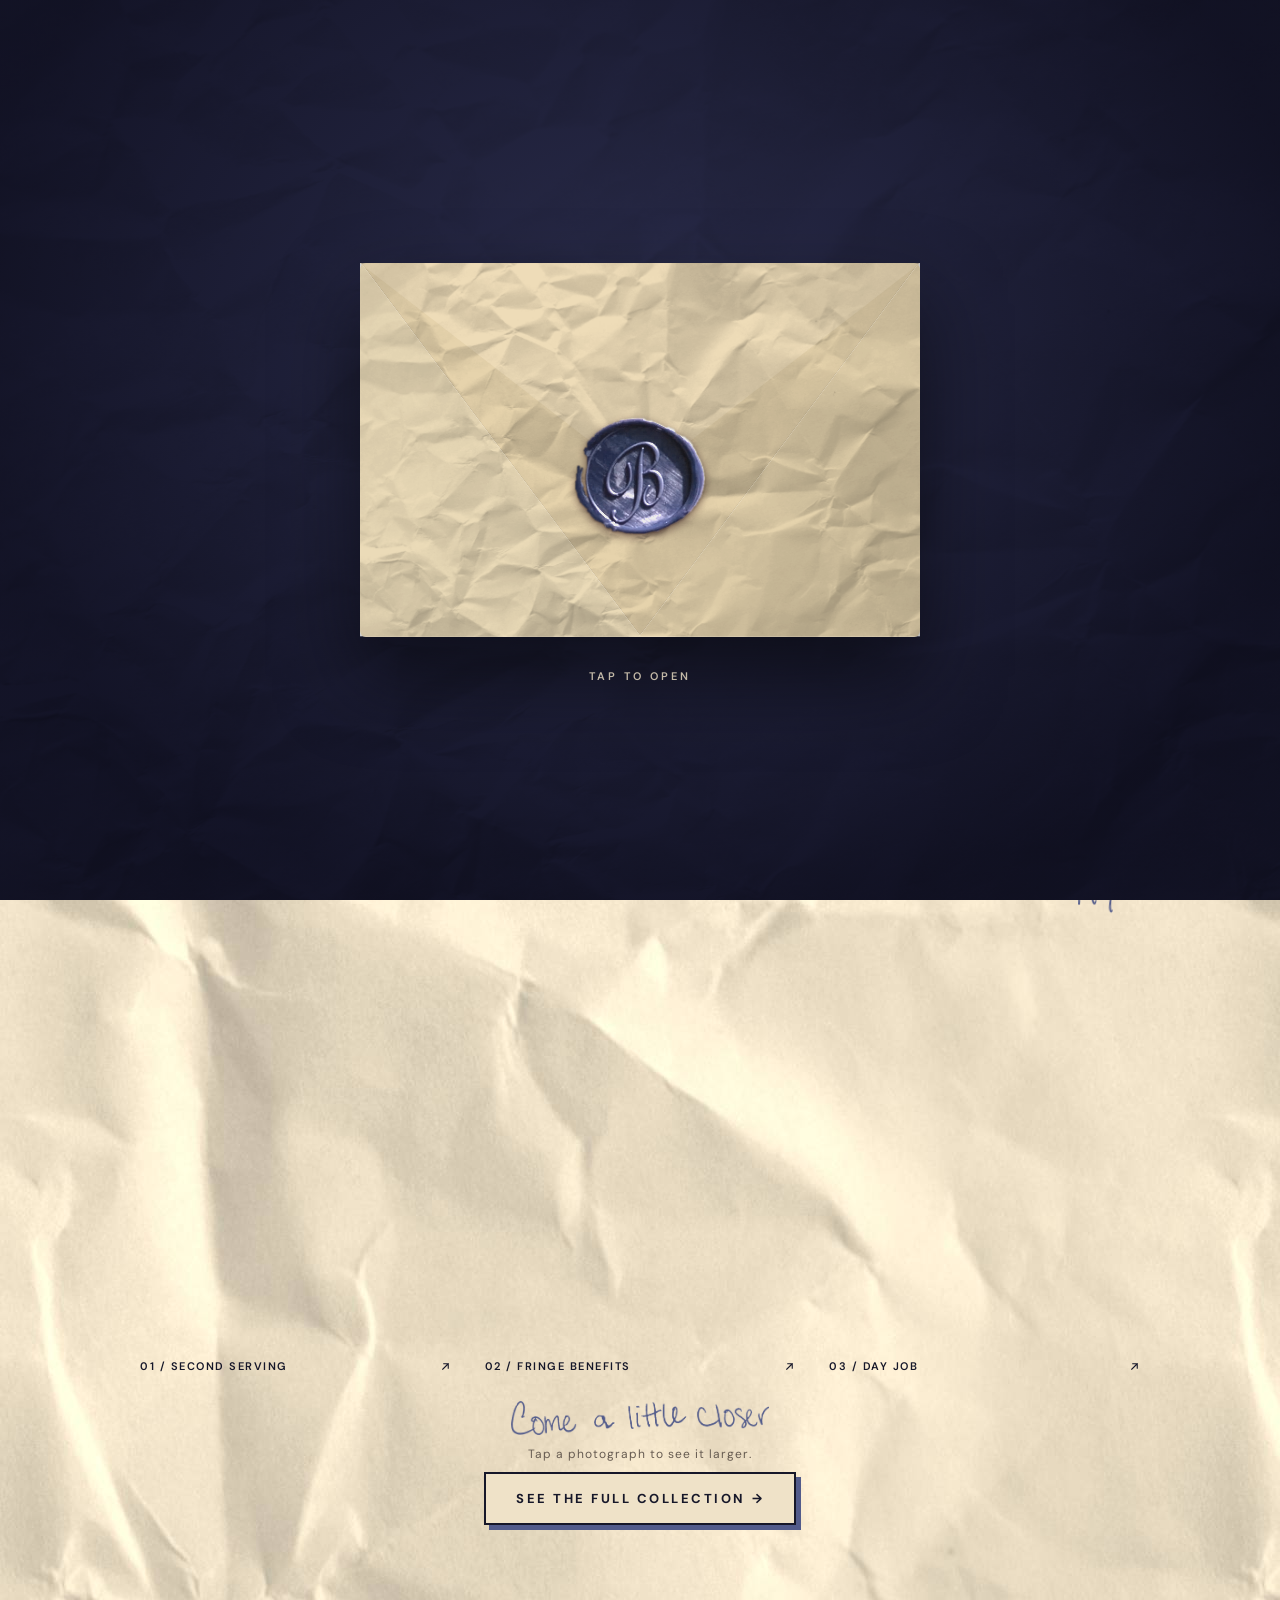
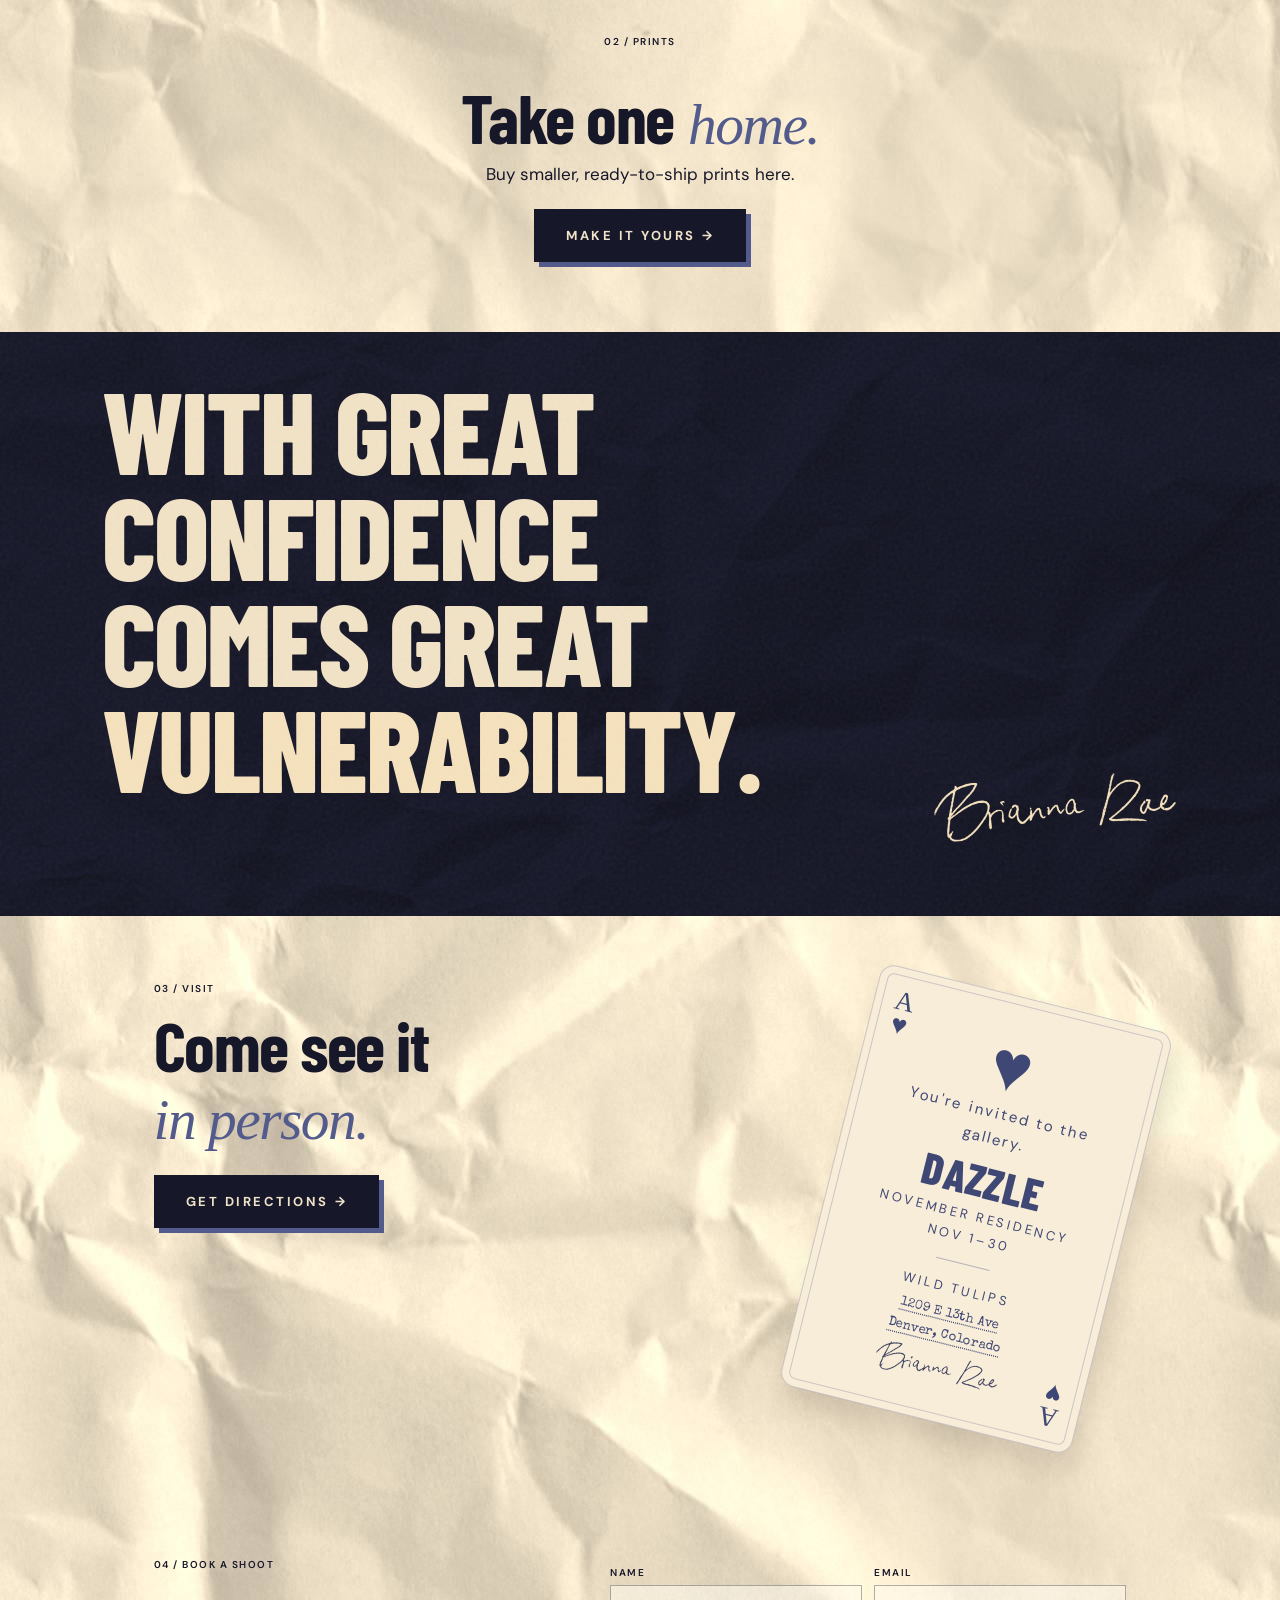
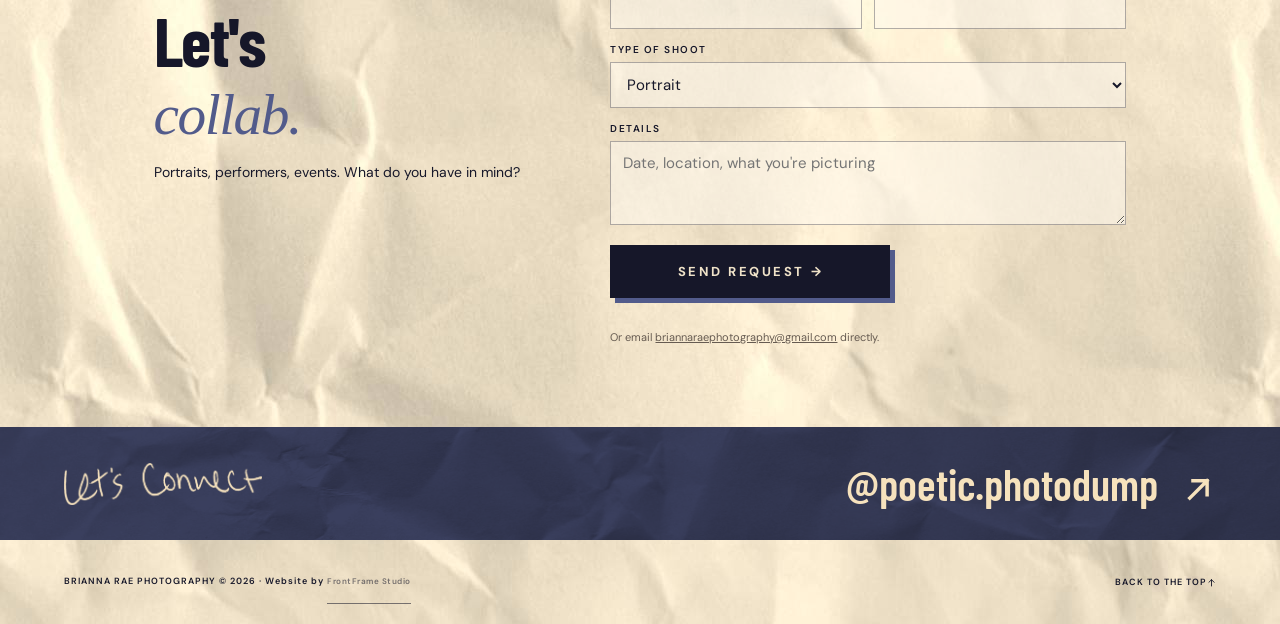
==== index.html @ b0c87976 "Add files via upload" ====
<!doctype html>
<html lang="en">
<head>
  <meta charset="UTF-8">
  <meta name="viewport" content="width=device-width,initial-scale=1,viewport-fit=cover">
  <meta name="description" content="Dazzle. Photographs by Brianna Rae. November at Wild Tulips, Denver.">
  <meta property="og:title" content="DAZZLE — a photo gallery by Brianna Rae">
  <meta property="og:description" content="A November residency at Wild Tulips, Denver · Nov 1–30.">
  <meta property="og:image" content="https://bergenreese.github.io/dazzle/og.jpg">
  <meta property="og:url" content="https://bergenreese.github.io/dazzle/">
  <meta property="og:type" content="website">
  <meta name="twitter:card" content="summary_large_image">
  <meta name="theme-color" content="#161729">
  <title>Dazzle — Brianna Rae</title>
  <link href="https://fonts.googleapis.com/css2?family=Pinyon+Script&family=Cormorant+Garamond:ital,wght@1,600&family=Barlow+Condensed:wght@600;700;800;900&family=DM+Sans:wght@400;500;600&family=Special+Elite&family=Caveat:wght@500&display=swap" rel="stylesheet">
  <link rel="preload" as="image" href="photo-0.webp">
  <link rel="preconnect" href="https://fonts.gstatic.com" crossorigin>
  <link rel="stylesheet" href="style.css?v=36">
</head>
<body class="gated">
  <div class="envelope-gate" id="gate">
    <div class="tri" aria-hidden="true">
      <div class="tri-p tri-top"><div class="tri-face"><small>You're invited</small></div><div class="tri-back"></div></div>
      <div class="tri-p tri-mid"><div class="tri-face"><b>DAZZLE</b><small>A photo gallery by Brianna Rae</small></div></div>
      <div class="tri-p tri-bot"><div class="tri-face"><small>A November residency · Nov 1–30</small><span class="tri-sig"><span class="hw" role="img" aria-label="Brianna Rae" style="--m:url(hw-sig.png);aspect-ratio:814/195"></span></span><small>Wild Tulips · 1209 E 13th Ave, Denver</small></div><div class="tri-back"></div></div>
    </div>
    <div class="env" id="envBtn" role="button" tabindex="0" aria-label="Open the invitation">
      <span class="env-back"></span>
      <span class="env-letter"><small>You're invited</small><b>DAZZLE</b><small>A November residency · Nov 1–30</small><span class="hw env-sig" role="img" aria-label="Brianna Rae" style="--m:url(hw-sig.png);aspect-ratio:814/195"></span></span>
      <span class="env-front"></span>
      <span class="env-flap"></span>
      <span class="env-stitch"><img src="seal.webp" alt="" class="seal-img"></span>
      <span class="env-hint">Tap to open</span>
    </div>
  </div>

  <header>
    <a class="wordmark" href="#">brianna rae<span>✳︎</span></a>
    <nav class="top-actions" aria-label="Main">
      <a class="top-link" href="#book">Book a shoot</a>
      <span class="dot" aria-hidden="true">✳︎</span>
      <a class="top-link pill" href="shop.html">Buy prints</a>
    </nav>
  </header>

  <main>
    <section class="hero" aria-labelledby="title">
      <div class="edition">
        A PHOTO GALLERY BY BRIANNA RAE
      </div>
      <h1 id="title">DAZZLE</h1>
      <img
        class="hero-portrait"
        src="photo-0.webp"
        alt="Black and white portrait of a performer wearing a beret and hoop earrings, hands raised"
      >
      <div class="hero-info">
        <span class="hi-label">GALLERY OPEN</span>
        <strong>November residency</strong>
        <span>Nov 1–30</span>
        <span>Framed prints</span>
        <span>1209 E 13th Ave, Denver</span>
      </div>
    </section>

    <nav class="ticker cta-bar" aria-label="Explore">
      <a href="#photographs">SEE THE GALLERY <svg class="ico" viewBox="0 0 16 16" aria-hidden="true"><path d="M8 2v11M3.5 8.5L8 13l4.5-4.5" fill="none" stroke="currentColor" stroke-width="1.6" stroke-linecap="square"/></svg></a>
      <span class="sep" aria-hidden="true">✦︎</span>
      <a href="#visit">JOIN US <svg class="ico" viewBox="0 0 16 16" aria-hidden="true"><path d="M8 2v11M3.5 8.5L8 13l4.5-4.5" fill="none" stroke="currentColor" stroke-width="1.6" stroke-linecap="square"/></svg></a>
    </nav>

    <section class="gallery" id="photographs">
      <div class="section-heading">
        <p class="eyebrow">01 / THE GALLERY</p>
        <p class="typewriter"><span class="hw hw-preview" role="img" aria-label="A preview" style="--m:url(hw-preview.png);aspect-ratio:556/176"></span></p>
      </div>

      <div class="photo-grid">
        <button class="photo one" data-photo="1" aria-label="View Under the moon enlarged">
          <span class="frame"><img src="photo-1.webp" alt="Under the moon" loading="lazy"></span>
          <span class="caption"><span>01 / Second serving</span><span><svg class="ico" viewBox="0 0 16 16" aria-hidden="true"><path d="M4 12L12 4M5.5 4H12v6.5" fill="none" stroke="currentColor" stroke-width="1.6" stroke-linecap="square"/></svg></span></span>
        </button>
        <button class="photo two" data-photo="2" aria-label="View Fringe benefits enlarged">
          <span class="frame"><img src="photo-2.webp" alt="Fringe benefits" loading="lazy"></span>
          <span class="caption"><span>02 / Fringe benefits</span><span><svg class="ico" viewBox="0 0 16 16" aria-hidden="true"><path d="M4 12L12 4M5.5 4H12v6.5" fill="none" stroke="currentColor" stroke-width="1.6" stroke-linecap="square"/></svg></span></span>
        </button>
        <button class="photo three" data-photo="3" aria-label="View Red beret enlarged">
          <span class="frame"><img src="photo-3.webp" alt="Red beret" loading="lazy"></span>
          <span class="caption"><span>03 / Day job</span><span><svg class="ico" viewBox="0 0 16 16" aria-hidden="true"><path d="M4 12L12 4M5.5 4H12v6.5" fill="none" stroke="currentColor" stroke-width="1.6" stroke-linecap="square"/></svg></span></span>
        </button>
      </div>
      <p class="gallery-note"><span class="hw hw-closer" role="img" aria-label="Come a little closer" style="--m:url(hw-closer.png);aspect-ratio:1202/158"></span><span>Tap a photograph to see it larger.</span></p>
      <p class="see-all"><a href="shop.html">See the full collection</a></p>
    </section>

    <section class="prints" id="prints">
      <div class="prints-head">
        <p class="eyebrow">02 / PRINTS</p>
        <h2>Take one<br><em>home.</em></h2>
        <p class="prints-line">Buy smaller, ready-to-ship prints here.</p>
        <a class="button make" href="shop.html">MAKE IT YOURS</a>
      </div>
    </section>

    <section class="manifesto">
      <h2>
        WITH GREAT<br>
        CONFIDENCE<br>
        COMES GREAT<br>
        <span>VULNERABILITY.</span>
      </h2>
      <span class="handwritten"><span class="hw hw-sig" role="img" aria-label="Brianna Rae" style="--m:url(hw-sig.png);aspect-ratio:814/195"></span></span>
    </section>

    <section class="visit" id="visit">
      <div class="visit-copy">
        <p class="eyebrow">03 / VISIT</p>
        <h2>Come see it<br><em>in person.</em></h2>
        <a class="button directions" target="_blank" rel="noopener" href="https://www.google.com/maps/search/?api=1&query=1209+E+13th+Ave+Denver+CO+80218">GET DIRECTIONS</a>
      </div>
      <div class="playing-card">
        <span class="corner">A<br>♥︎</span>
        <span class="heart" aria-hidden="true">♥︎</span>
        <p class="invite">You're invited to the gallery.</p>
        <h3>DAZZLE</h3>
        <p class="when">NOVEMBER RESIDENCY<br>NOV 1–30</p>
        <hr>
        <p class="venue">WILD TULIPS</p>
        <p class="address">1209 E 13th Ave<br>Denver, Colorado</p>
        <span class="card-sig"><span class="hw " role="img" aria-label="Brianna Rae" style="--m:url(hw-sig.png);aspect-ratio:814/195"></span></span>
        <span class="corner reverse">A<br>♥︎</span>
      </div>
      
    </section>


    <section class="book" id="book">
      <div>
        <p class="eyebrow">04 / BOOK A SHOOT</p>
        <h2>Let's<br><em>collab.</em></h2>
        <p>Portraits, performers, events. What do you have in mind?</p>
      </div>
      <form class="book-form" id="bookForm" action="https://formspree.io/f/xvkkkowd" method="POST">
        <div class="frow">
          <div><label for="bName">Name</label><input id="bName" name="name" required autocomplete="name"></div>
          <div><label for="bEmail">Email</label><input id="bEmail" name="email" type="email" required autocomplete="email"></div>
        </div>
        <label for="bType">Type of shoot</label>
        <select id="bType" name="type">
          <option>Portrait</option><option>Performance / event</option><option>Something else</option>
        </select>
        <label for="bMsg">Details</label>
        <textarea id="bMsg" name="message" rows="3" placeholder="Date, location, what you're picturing"></textarea>
        <button class="button" type="submit">SEND REQUEST</button>
        <p class="fine" id="bookStatus" role="status">Or email <a href="mailto:briannaraephotography@gmail.com">briannaraephotography@gmail.com</a> directly.</p>
      </form>
    </section>

    <section class="closing">
      <p><span class="hw hw-connect" role="img" aria-label="Let's connect" style="--m:url(hw-connect.png);aspect-ratio:815/173"></span></p>
      <a target="_blank" rel="noopener" href="https://www.instagram.com/poetic.photodump/">
        @poetic.photodump <svg class="ico" viewBox="0 0 16 16" aria-hidden="true"><path d="M4 12L12 4M5.5 4H12v6.5" fill="none" stroke="currentColor" stroke-width="1.6" stroke-linecap="square"/></svg>
      </a>
    </section>
  </main>

  <footer>
    <span>BRIANNA RAE PHOTOGRAPHY © 2026 · Website by <a href="https://frontframestudio.com" target="_blank" rel="noopener" class="credit">FrontFrame Studio</a></span>
    <a href="#">BACK TO THE TOP <svg class="ico" viewBox="0 0 16 16" aria-hidden="true"><path d="M8 14V3M3.5 7.5L8 3l4.5 4.5" fill="none" stroke="currentColor" stroke-width="1.6" stroke-linecap="square"/></svg></a>
  </footer>

  <dialog id="lightbox">
    <button class="close" aria-label="Close photograph">Close ×</button>
    <img alt="">
    <p></p>
    <div>
      <button class="prev" aria-label="Previous photograph">← Previous</button>
      <button class="next" aria-label="Next photograph">Next →</button>
    </div>
  </dialog>

  <script src="script.js?v=36"></script>
  <script data-goatcounter="https://briannarae.goatcounter.com/count" async src="//gc.zgo.at/count.js"></script>
</body>
</html>
---- style.css ----
:root {
  --red: #a51f25;
  --dark: #60131b;
  --cream: #eee5cf;
  --yellow: #e8dd79;
  --ink: #291b19;
  --display: 'Barlow Condensed', Impact, sans-serif;
  --sans: 'DM Sans', sans-serif;
}

* { box-sizing: border-box; }

html {
  scroll-behavior: smooth;
  scroll-padding-top: 25px;
}

body {
  margin: 0;
  background: var(--cream);
  color: var(--ink);
  font-family: var(--sans);
}

a {
  color: inherit;
  text-decoration: none;
}

button { font: inherit; }

a:focus-visible,
button:focus-visible {
  outline: 3px solid currentColor;
  outline-offset: 6px;
}

header {
  display: flex;
  align-items: center;
  justify-content: space-between;
  padding: 23px 5%;
  gap: 24px;
  border-bottom: 1px solid #a51f2533;
}

.wordmark {
  font-family: Georgia, serif;
  font-size: 29px;
  font-weight: bold;
  letter-spacing: -1.5px;
  color: var(--red);
}

.wordmark span {
  padding-left: 8px;
  font-size: 30px;
}

.residence,
nav,
.eyebrow,
.edition,
.hero-bottom,
.section-heading > span,
footer {
  font-size: 10px;
  font-weight: 600;
  letter-spacing: 1.5px;
}

nav {
  display: flex;
  gap: 30px;
  letter-spacing: .3px;
  font-size: 12px;
}

.hero {
  height: 760px;
  max-height: 950px;
  min-height: 620px;
  background: var(--red);
  color: var(--cream);
  position: relative;
  overflow: hidden;
  padding: 26px 5%;
}

.hero:after,
.manifesto:after {
  content: '';
  position: absolute;
  inset: 0;
  pointer-events: none;
  opacity: .1;
  background-image: url("data:image/svg+xml,%3Csvg viewBox='0 0 180 180' xmlns='http://www.w3.org/2000/svg'%3E%3Cfilter id='n'%3E%3CfeTurbulence type='fractalNoise' baseFrequency='.85' numOctaves='3' stitchTiles='stitch'/%3E%3C/filter%3E%3Cpath fill='%23fff' filter='url(%23n)' opacity='.6' d='M0 0h180v180H0z'/%3E%3C/svg%3E");
}

.edition {
  display: flex;
  justify-content: space-between;
  position: relative;
  z-index: 4;
}

.hero h1 {
  font-family: var(--display);
  font-weight: 900;
  font-size: clamp(170px, 29vw, 480px);
  letter-spacing: -.035em;
  line-height: .82;
  margin: 26px -5px 0;
  color: var(--yellow);
  text-align: center;
}

.hero-portrait {
  position: absolute;
  width: 58%;
  height: 90%;
  object-fit: contain;
  object-position: bottom;
  bottom: -4%;
  left: 23%;
  z-index: 2;
  filter: grayscale(1) contrast(1.15)
    drop-shadow(5px 5px 0 var(--cream));
  transform: rotate(-5deg);
}

.hero-note {
  position: absolute;
  top: 47%;
  left: 6%;
  font-family: 'Special Elite', monospace;
  font-size: 19px;
  line-height: 1.5;
  transform: rotate(-6deg);
}

.scribble {
  position: absolute;
  right: 6%;
  bottom: 30%;
  z-index: 3;
  font-family: 'Caveat', cursive;
  font-size: 58px;
  transform: rotate(-12deg);
  color: var(--yellow);
}

.hero-bottom {
  position: absolute;
  left: 5%;
  right: 5%;
  bottom: 28px;
  z-index: 5;
  display: flex;
  justify-content: space-between;
  align-items: end;
  line-height: 1.7;
}

.hero-bottom a {
  display: flex;
  align-items: center;
  gap: 24px;
}

.hero-bottom a span { font-size: 30px; }

.star {
  position: absolute;
  right: 8%;
  top: 48%;
  font-size: 80px;
  color: var(--yellow);
  transform: rotate(15deg);
}

.ticker {
  display: flex;
  justify-content: space-around;
  gap: 35px;
  white-space: nowrap;
  overflow: hidden;
  background: var(--yellow);
  color: var(--dark);
  padding: 18px 0;
  font: 700 16px var(--display);
  letter-spacing: 2px;
  border-bottom: 1px solid var(--dark);
}

.intro {
  display: grid;
  grid-template-columns: 1.2fr 1fr;
  padding: 110px 8%;
  gap: 80px;
}

.eyebrow { margin: 0 0 35px; }

h2 {
  font: 700 clamp(55px, 6.5vw, 96px)/.97 var(--display);
  letter-spacing: -1.5px;
  margin: 0;
}

h2 em {
  font-family: Georgia, serif;
  font-weight: 400;
  font-size: .83em;
  color: var(--red);
}

.intro-copy { padding-top: 10px; }

.little-star {
  font-size: 48px;
  color: var(--red);
}

.typewriter {
  font-family: 'Special Elite', monospace;
  font-size: 22px;
  line-height: 1.4;
}

.intro-copy > p:not(.typewriter) {
  font-size: 13px;
  line-height: 1.8;
  color: #665b51;
}

.text-link {
  display: flex;
  justify-content: space-between;
  max-width: 290px;
  border-bottom: 1px solid;
  padding: 18px 0 10px;
  font-size: 12px;
}

.gallery {
  padding: 55px 5% 80px;
  border-top: 1px solid #291b1940;
}

.section-heading {
  display: flex;
  align-items: center;
  justify-content: space-between;
  gap: 20px;
  margin-bottom: 50px;
}

.section-heading .eyebrow { margin: 0; }

.section-heading .typewriter {
  font-family: 'Caveat';
  font-size: 35px;
  transform: rotate(-5deg);
  margin: 0;
  color: var(--red);
}

.photo-grid {
  display: grid;
  grid-template-columns: repeat(3, 1fr);
  gap: 34px;
  align-items: start;
}

.photo {
  background: transparent;
  border: 0;
  padding: 0;
  text-align: left;
  cursor: zoom-in;
  min-width: 0;
  color: var(--ink);
}

.frame {
  display: block;
  padding: 10px 10px 27px;
  background: #f9f3e5;
  box-shadow: 0 9px 15px #291b1912;
  transition: transform .25s;
}

.photo .frame img {
  width: 100%;
  display: block;
  aspect-ratio: 3/4;
  object-fit: cover;
}

.one { transform: rotate(-3deg); }

.two {
  margin-top: 80px;
  transform: rotate(2deg);
}

.three {
  margin-top: 15px;
  transform: rotate(-2deg);
}

.photo:hover .frame { transform: translateY(-8px); }

.caption {
  display: flex;
  justify-content: space-between;
  margin-top: 18px;
  font-family: 'Special Elite', monospace;
  font-size: 12px;
}

.gallery-note {
  text-align: center;
  font-family: 'Caveat';
  font-size: 29px;
  margin: 65px 0 0;
  color: var(--red);
}

.gallery-note span {
  display: block;
  font: 10px var(--sans);
  color: #665b51;
  margin-top: 10px;
  letter-spacing: 1px;
}

.manifesto {
  position: relative;
  padding: 70px 8% 95px;
  background: var(--red);
  color: var(--cream);
  overflow: hidden;
}

.manifesto h2 {
  font-size: clamp(44px, 10.8vw, 160px);
  line-height: .92;
  font-weight: 800;
  letter-spacing: -2px;
}

.manifesto h2 span { color: var(--yellow); }
.manifesto .eyebrow { margin-bottom: 36px; }

.handwritten {
  display: block;
  text-align: right;
  font: 40px 'Caveat';
  color: var(--yellow);
  transform: rotate(-6deg);
  margin-top: 20px;
}

.visit {
  padding: 110px 12%;
  display: grid;
  grid-template-columns: 1.2fr 1fr;
  gap: 100px;
  align-items: center;
}

.visit h2 { font-size: clamp(50px, 5.4vw, 80px); }

.visit-copy > p:not(.eyebrow) {
  font-size: 14px;
  line-height: 1.8;
  margin: 32px 0;
}

.button {
  display: flex;
  justify-content: space-between;
  padding: 20px 25px;
  background: var(--red);
  color: var(--cream);
  max-width: 280px;
  font-size: 11px;
  letter-spacing: 1px;
}

.playing-card {
  position: relative;
  background: #f7efdb;
  color: var(--red);
  text-align: center;
  transform: rotate(5deg);
  border: 1px solid #a51f2544;
  outline: 1px solid #a51f2544;
  outline-offset: -9px;
  border-radius: 15px;
  aspect-ratio: 5/7;
  padding: 48px 35px;
  box-shadow: 8px 16px 25px #291b1920;
  display: flex;
  flex-direction: column;
  align-items: center;
  justify-content: center;
}

.corner {
  position: absolute;
  top: 20px;
  left: 20px;
  font: 27px/.9 Georgia;
}

.reverse {
  top: auto;
  left: auto;
  bottom: 20px;
  right: 20px;
  transform: rotate(180deg);
}

.heart {
  font-size: 70px;
  line-height: 1;
  display: block;
}

.playing-card .typewriter {
  font-size: 19px;
  margin-bottom: 15px;
}

.playing-card h3 {
  font: 700 42px/1 var(--display);
  margin: 0;
}

.playing-card p:not(.typewriter) {
  font-size: 11px;
  letter-spacing: 2px;
  line-height: 1.7;
}

.playing-card hr {
  width: 55px;
  border: 0;
  border-top: 1px solid #a51f2566;
  margin: 15px;
}

.playing-card .address {
  font-family: 'Special Elite';
  letter-spacing: 0 !important;
}

.closing {
  background: var(--yellow);
  padding: 50px 5%;
  display: flex;
  align-items: center;
  justify-content: space-between;
}

.closing p { font: 28px 'Caveat'; }

.closing a {
  font: 600 clamp(20px, 3.4vw, 48px) var(--display);
}

.closing a span { padding-left: 24px; }

footer {
  padding: 28px 5%;
  display: flex;
  justify-content: space-between;
  gap: 25px;
  font-size: 9px;
  letter-spacing: 1px;
}

dialog {
  width: min(900px, 95vw);
  max-height: 95vh;
  background: var(--cream);
  border: 0;
  padding: 48px 25px 20px;
  text-align: center;
}

dialog::backdrop { background: #20090de8; }

dialog img {
  max-height: 68vh;
  max-width: 100%;
  object-fit: contain;
}

dialog p { font-family: 'Special Elite'; }

dialog button {
  border: 0;
  background: none;
  cursor: pointer;
  color: var(--dark);
  padding: 10px;
}

.close {
  position: absolute;
  right: 10px;
  top: 8px;
}

dialog > div {
  display: flex;
  justify-content: space-between;
}

@media (min-width: 1500px) {
  .hero { height: 900px; }
}

@media (max-width: 750px) {
  header { padding: 15px 5%; }
  .residence { display: none; }

  nav {
    gap: 14px;
    font-size: 10px;
  }

  .wordmark { font-size: 23px; }

  .hero {
    height: 660px;
    min-height: 0;
    padding-top: 25px;
  }

  .edition {
    font-size: 8px;
    letter-spacing: .7px;
  }

  .hero h1 {
    font-size: 29vw;
    margin-top: 45px;
  }

  .hero-portrait {
    width: 112%;
    height: 79%;
    left: 0%;
    bottom: 0%;
  }

  .hero-note {
    top: 30%;
    font-size: 14px;
    left: 7%;
  }

  .star {
    top: 35%;
    font-size: 53px;
    right: 10%;
  }

  .scribble {
    font-size: 38px;
    right: 5%;
    bottom: 24%;
  }

  .hero-bottom {
    font-size: 8px;
    bottom: 18px;
  }

  .hero-bottom a {
    gap: 8px;
    max-width: 120px;
  }

  .intro {
    padding: 65px 7%;
    grid-template-columns: 1fr;
    gap: 35px;
  }

  .intro-copy { padding: 0; }

  .eyebrow {
    font-size: 9px;
    margin-bottom: 25px;
  }

  .intro h2 { font-size: 68px; }
  .section-heading > span { display: none; }
  .section-heading .typewriter { font-size: 25px; }

  .photo-grid {
    gap: 24px;
    grid-template-columns: 1fr 1fr;
  }

  .photo.two { margin-top: 55px; }

  .photo.three {
    grid-column: 1/3;
    width: 65%;
    margin: 15px auto 0;
  }

  .caption { font-size: 10px; }
  .frame { padding: 6px 6px 18px; }
  .gallery { padding-top: 35px; }
  .manifesto { padding: 50px 6% 65px; }

  .manifesto h2 {
    font-size: 11.8vw;
    letter-spacing: -1px;
  }

  .handwritten {
    font-size: 27px;
    margin-top: 32px;
  }

  .visit {
    padding: 65px 8%;
    grid-template-columns: 1fr;
    gap: 60px;
  }

  .playing-card {
    width: min(310px, 90%);
    margin: auto;
  }

  .visit h2 { font-size: 65px; }

  .closing {
    flex-direction: column;
    align-items: start;
    gap: 5px;
    padding: 35px 7%;
  }

  .closing p { margin: 0 0 15px; }
  .closing a { font-size: 34px; }

  footer {
    flex-wrap: wrap;
    font-size: 8px;
  }

  footer > span:last-child { display: none; }
}

@media (prefers-reduced-motion: reduce) {
  html { scroll-behavior: auto; }
  * { transition: none !important; }
}

/* shrink slightly */
.hero h1{font-size:clamp(140px,24vw,400px)}
.hero{height:680px}
@media(min-width:1500px){.hero{height:800px}}
h2{font-size:clamp(46px,5.4vw,80px)}
.manifesto h2{font-size:clamp(38px,9vw,132px)}
.intro,.visit{padding-top:84px;padding-bottom:84px}
.photo-grid{max-width:1000px;margin:0 auto}
@media(max-width:750px){.hero{height:580px}.hero h1{font-size:25vw}.intro h2{font-size:56px}.visit h2{font-size:54px}.manifesto h2{font-size:10.4vw}}
/* force text glyphs, not emoji */
.wordmark span,.star,.little-star,.heart,.corner,.ticker{font-variant-emoji:text}

/* outline: even all-around paper edge, no offset ghost */
.hero-portrait{filter:grayscale(1) contrast(1.15) drop-shadow(2px 0 0 var(--cream)) drop-shadow(-2px 0 0 var(--cream)) drop-shadow(0 -2px 0 var(--cream)) drop-shadow(0 2px 0 var(--cream))!important;bottom:-6%!important}
@media(max-width:750px){
  .hero{height:600px}
  .hero h1{margin-top:38px}
  .hero-portrait{width:118%!important;height:70%!important;left:-9%!important;bottom:-7%!important;transform:rotate(-3deg)}
  .hero-note{top:28%;font-size:13px}
  .star{top:29%;font-size:44px}
  .scribble{bottom:auto;top:40%;right:auto;left:6%;font-size:34px;z-index:3}
  .hero-bottom{display:none}
}
@media(max-width:750px){
  .hero{height:540px}
  .hero-portrait{width:128%!important;left:-14%!important;bottom:-6%!important}
  .hero-note{display:none}
  .scribble{top:27%;left:7%;font-size:32px}
  .star{top:25%;font-size:40px;right:9%}
}
@media(max-width:750px){
  .hero{height:500px}
  .hero h1{margin-top:58px}
  .scribble{top:14%;left:auto;right:8%;font-size:28px;transform:rotate(-8deg)}
  .star{top:auto;bottom:40%;right:4%;font-size:36px;z-index:3}
}
@media(max-width:750px){
  .hero h1{font-size:30vw;margin-top:50px}
  .scribble{top:12%;right:6%}
}
@media(max-width:750px){.hero-portrait{bottom:-2%!important}}

/* palette from Bri's Starry Night reference: dusty indigo, ink-navy, moon cream */
:root{--red:#525b8b;--dark:#161729;--cream:#f2e3c6;--yellow:#f6e2bd;--ink:#161729}
body{background:#efe2c8}
.hero,.manifesto{background:#525b8b}
.ticker{background:#161729;color:#f6e2bd;border-color:#161729}
.closing{background:#161729;color:#f6e2bd}
.manifesto h2 span{color:#f6e2bd}
.hero h1{text-shadow:3px 3px 0 #161729}
.frame{background:#f8edd8}
.playing-card{color:#3f4775;background:#f8edd8}
dialog::backdrop{background:#0e0f1fe8}

/* no polaroids: clean, straight photos */
.frame{padding:0!important;background:none!important;box-shadow:none!important}
.one,.two,.three,.photo.one,.photo.two,.photo.three{transform:none!important}
.photo.two{margin-top:0!important}.photo.three{margin-top:0!important}
.photo-grid{align-items:end}
.caption{margin-top:12px}
@media(max-width:750px){.photo.two{margin-top:0!important}.photo.three{width:100%!important;margin:0!important}}

/* swap: navy for hero + quote, indigo for ticker + closing */
.hero,.manifesto{background:#161729}
.ticker{background:#525b8b;border-color:#525b8b}
.closing{background:#525b8b}
.hero h1{text-shadow:3px 3px 0 #525b8b}

/* muted banner */
.ticker{background:#3a3f5e!important;border-color:#3a3f5e!important}
.closing{background:#3a3f5e!important}
.hero h1{text-shadow:3px 3px 0 #3a3f5e}

.intro{grid-template-columns:1fr 1.4fr;align-items:start;padding-top:64px;padding-bottom:64px}
@media(max-width:750px){.intro{grid-template-columns:1fr;gap:10px}}

/* event info where the scrawl was */
.hero-info{position:absolute;right:6%;top:52%;z-index:3;display:grid;gap:4px;text-align:left;color:var(--cream);font-family:'Special Elite',monospace;font-size:15px;line-height:1.35;transform:rotate(-4deg)}
.hero-info .hi-label{font-family:var(--sans);font-size:10px;font-weight:600;letter-spacing:2px;color:#f6e2bd;opacity:.75;margin-bottom:4px}
.hero-info strong{font:800 34px/1 var(--display);letter-spacing:.5px;text-transform:uppercase;color:#f6e2bd}
.hero-info em{font-style:normal;margin-top:4px;opacity:.85;font-size:13px}
@media(max-width:750px){
  .hero-info{top:auto;bottom:4%;right:4%;font-size:11px;gap:2px;transform:rotate(-3deg);background:#161729d9;padding:10px 12px}
  .hero-info strong{font-size:22px}
  .hero-info em{font-size:10px}
}

/* CTA banner */
.cta-bar{display:flex;justify-content:center;align-items:center;gap:40px;padding:0;white-space:normal}
.cta-bar a{display:flex;align-items:center;gap:12px;padding:20px 8px;font:700 18px var(--display);letter-spacing:2px;color:#f6e2bd;transition:opacity .2s}
.cta-bar a:hover{opacity:.75}
.cta-bar a span{font-size:20px}
.cta-bar .sep{color:#f6e2bd;opacity:.6}
@media(max-width:750px){.cta-bar{gap:10px;flex-wrap:wrap}.cta-bar a{font-size:14px;letter-spacing:1px;padding:16px 4px}.cta-bar .sep{display:none}.cta-bar{justify-content:space-around}}

/* mobile pass */
.playing-card{border-color:#525b8b44;outline-color:#525b8b44}
.playing-card hr{border-top-color:#525b8b66}
header{border-bottom-color:#525b8b33}
@media(max-width:750px){
  .edition span{display:none}
  .hero-info{bottom:3%;right:3%;padding:8px 10px;transform:rotate(-2deg)}
  .hero-info .hi-label{display:none}
  .hero-info strong{font-size:19px}
  .hero-info span,.hero-info em{font-size:10px}
  .little-star{display:none}
  .intro{padding:40px 7% 36px}
  .gallery{padding:28px 5% 44px}
  .section-heading{margin-bottom:24px}
  .gallery-note{margin-top:34px;font-size:24px}
  .manifesto{padding:40px 6% 48px}
  .visit{padding:48px 8%;gap:40px}
  .visit h2{font-size:48px}
  .playing-card{width:min(270px,80%);padding:36px 24px}
  .playing-card h3{font-size:34px}
  .closing{padding:28px 7%}
}

/* squish: less dead space */
.gallery{padding:36px 5% 40px}
.section-heading{margin-bottom:22px}
.gallery-note{margin-top:28px}
.manifesto{padding:44px 8% 52px}
.manifesto .eyebrow{margin-bottom:20px}
.handwritten{margin-top:6px}
.visit{padding:56px 12%;gap:60px}
.visit-copy>p:not(.eyebrow){margin:18px 0 22px}
.visit .eyebrow{margin-bottom:16px}
.playing-card{max-width:300px;margin-left:auto;margin-right:auto;padding:36px 26px}
.closing{padding:30px 5%}
.closing p{margin:0}
footer{padding:20px 5%}
@media(max-width:750px){
  .gallery{padding:22px 5% 30px}
  .gallery-note{margin-top:20px}
  .manifesto{padding:30px 6% 36px}
  .visit{padding:34px 8%;gap:28px}
  .playing-card{width:min(230px,70%)}
  .closing{padding:22px 7%}
}
@media(max-width:750px){.photo.three .frame img{aspect-ratio:4/3;object-position:center 30%}}
@media(max-width:750px){.hero-info .hi-label{display:block!important;font-size:9px;margin-bottom:2px}}

/* header actions */
header{gap:16px}
.top-actions{display:flex;align-items:center;gap:18px}
.top-link{font-size:12px;font-weight:600;letter-spacing:.3px}
.venmo-btn{background:#3d95ce;color:#fff;padding:10px 16px;border-radius:999px;font-size:12px;font-weight:600;letter-spacing:.3px;white-space:nowrap}
.venmo-btn:hover{background:#2f7fb3}

/* prints */
.prints{display:grid;grid-template-columns:1fr 1.3fr;gap:60px;padding:56px 12%;border-top:1px solid #29191925}
.prints-body p{font-size:14px;line-height:1.7;margin:0 0 10px}
.prints .note{font-family:'Special Elite',monospace;font-size:14px;color:var(--red)}
.steps{margin:18px 0 22px;padding-left:20px;font-size:14px;line-height:1.9}
.venmo-big{background:#3d95ce!important}
.fine{font-size:11px!important;color:#665b51;margin-top:12px!important;line-height:1.6}

/* booking */
.book{display:grid;grid-template-columns:1fr 1.3fr;gap:60px;padding:56px 12%;background:#e6d6b6}
.book>div>p:not(.eyebrow){font-size:14px;line-height:1.7;margin-top:18px}
.book-form{display:grid;gap:6px}
.book-form label{font-size:10px;font-weight:600;letter-spacing:1.5px;text-transform:uppercase;margin-top:8px}
.book-form input,.book-form select,.book-form textarea{font:inherit;font-size:15px;padding:11px 12px;border:1px solid #16172955;background:#f8efdc;color:var(--ink);border-radius:0}
.book-form input:focus,.book-form select:focus,.book-form textarea:focus{outline:2px solid var(--red);outline-offset:1px}
.book-form .button{border:0;cursor:pointer;margin-top:14px;font:inherit;font-size:11px;letter-spacing:1px}
.book-form .fine a{text-decoration:underline}

@media(max-width:750px){
  header{padding:12px 5%}
  .wordmark{font-size:20px}
  .top-actions{gap:10px}
  .top-link{font-size:10px}
  .venmo-btn{padding:8px 11px;font-size:10px}
  .prints,.book{grid-template-columns:1fr;gap:18px;padding:34px 8%}
  .prints h2,.book h2{font-size:48px}
}

/* Bri's notes: one-line name, text nav, typewriter info box, matching arrows */
.wordmark{white-space:nowrap}
.top-actions{gap:10px;flex-wrap:nowrap}
.top-link{font-family:'Special Elite',monospace;font-size:13px;font-weight:400;letter-spacing:0;white-space:nowrap}
.top-actions .dot{color:var(--red);font-size:14px;font-variant-emoji:text}
.venmo-btn{display:none}
.hero-info,.hero-info .hi-label,.hero-info strong,.hero-info span{font-family:'Special Elite',monospace!important;text-transform:none}
.hero-info .hi-label{font-size:12px;letter-spacing:1px;opacity:.85}
.hero-info strong{font-size:26px;font-weight:400;letter-spacing:0;text-transform:uppercase}
.cta-bar a span{font-family:var(--sans);font-variant-emoji:text}
@media(max-width:750px){
  header{flex-wrap:nowrap}
  .wordmark{font-size:17px}
  .wordmark span{font-size:18px;padding-left:4px}
  .top-actions{gap:5px}
  .top-link{font-size:10px}
  .top-actions .dot{font-size:10px}
  .hero-info strong{font-size:17px}
  .hero-info .hi-label{font-size:9px}
}

/* captions in the eyebrow font */
.caption{font-family:var(--sans)!important;font-size:11px;font-weight:600;letter-spacing:1.5px;text-transform:uppercase}

/* round 3: svg arrows, card next to text, display font on card */
.ico{width:1em;height:1em;vertical-align:-.12em;display:inline-block}
.cta-bar a .ico{width:18px;height:18px}
.closing a .ico{width:.8em;height:.8em;margin-left:14px}
.button{justify-content:center}
.visit{display:grid;grid-template-columns:1fr 1fr;grid-template-areas:"copy card" "btn card";gap:24px 40px;align-items:center}
.visit-copy{grid-area:copy;align-self:end}
.visit .playing-card{grid-area:card;margin:0 auto}
.visit .directions{grid-area:btn;align-self:start;max-width:260px}
.playing-card .invite,.playing-card .when,.playing-card .venue,.playing-card .address{font-family:var(--display)!important;font-weight:700;letter-spacing:1px!important;text-transform:uppercase;line-height:1.15}
.playing-card .invite{font-size:15px;margin:0 0 8px}
.playing-card h3{font-size:44px;letter-spacing:1px}
.playing-card .when{font-size:15px;margin:4px 0 0}
.playing-card .venue{font-size:17px;margin:0}
.playing-card .address{font-size:12px;font-weight:600;margin:4px 0 0}
@media(max-width:750px){
  .visit{grid-template-columns:1.1fr 1fr;grid-template-areas:"copy card" "btn btn";gap:18px 14px;padding:34px 6%}
  .visit h2{font-size:38px}
  .visit .playing-card{width:100%;padding:24px 10px;transform:rotate(4deg)}
  .playing-card .corner{font-size:16px;top:10px;left:10px}
  .playing-card .reverse{top:auto;left:auto;bottom:10px;right:10px}
  .playing-card .heart{font-size:34px}
  .playing-card .invite{font-size:10px}
  .playing-card h3{font-size:26px}
  .playing-card .when,.playing-card .venue{font-size:11px}
  .playing-card .address{font-size:9px}
  .playing-card hr{margin:8px}
  .visit .directions{max-width:none}
}

/* round 4: Bri's card layout + font matching */
/* green group = credit font (DM Sans caps) */
.top-link{font-family:var(--sans)!important;font-size:11px;font-weight:600;letter-spacing:1.5px;text-transform:uppercase}
.hero-info span,.hero-info span:not(.hi-label){font-family:var(--sans)!important;font-size:11px!important;font-weight:600;letter-spacing:1.5px;text-transform:uppercase}
/* yellow group = DAZZLE font */
.hero-info .hi-label,.hero-info strong{font-family:var(--display)!important;font-weight:800!important;letter-spacing:.5px!important;text-transform:uppercase}
.hero-info .hi-label{font-size:13px!important;opacity:.9}
.hero-info strong{font-size:30px!important}
/* visit: copy + small button left, big tilted card bleeding right */
.visit{grid-template-columns:1fr 1fr!important;grid-template-areas:"copy card"!important;overflow:hidden;align-items:center}
.visit .directions{display:inline-flex;margin-top:28px;max-width:none;padding:16px 26px}
.visit .playing-card{transform:rotate(14deg)!important;width:min(340px,100%);margin:20px 0 20px auto}
.playing-card .invite{font-family:var(--sans)!important;font-weight:400!important;font-size:15px!important;letter-spacing:2px!important;text-transform:none!important}
.playing-card h3{font-family:var(--display)!important;font-weight:800}
.playing-card .when,.playing-card .venue{font-family:var(--sans)!important;font-weight:400!important;letter-spacing:3px!important;font-size:13px!important}
.playing-card .address{font-family:'Special Elite',monospace!important;font-weight:400!important;text-transform:none!important;letter-spacing:0!important;font-size:13px!important;text-decoration:underline dotted;text-underline-offset:4px}
@media(max-width:750px){
  .top-link{font-size:8.5px;letter-spacing:.8px}
  .hero-info strong{font-size:20px!important}
  .hero-info .hi-label{font-size:10px!important}
  .hero-info span:not(.hi-label){font-size:8.5px!important;letter-spacing:1px}
  .visit{grid-template-columns:1fr 1.05fr!important;padding:30px 0 30px 6%!important;gap:0 4px!important}
  .visit h2{font-size:36px}
  .visit .directions{margin-top:20px;padding:12px 14px;font-size:10px}
  .visit .playing-card{width:118%;margin:10px -14% 10px 0;padding:26px 14px}
  .playing-card .invite{font-size:10px!important;letter-spacing:1.5px!important}
  .playing-card h3{font-size:30px}
  .playing-card .when,.playing-card .venue{font-size:9.5px!important;letter-spacing:2px!important}
  .playing-card .address{font-size:10px!important}
}
@media(max-width:750px){.visit .playing-card{width:104%;margin:10px -4% 10px 0;transform:rotate(11deg)!important}}
.prints .sizes{font:700 18px var(--display);letter-spacing:2px;margin:14px 0 18px!important}

/* round 5 */
.prints{display:block}
.prints-line{font-family:Georgia,serif;font-size:19px;line-height:1.4;margin:10px 0 22px}
.button.make{display:inline-flex;max-width:none;padding:16px 28px}
.visit-copy{align-self:start!important;padding-top:10px}
/* mobile: hero fills the first screen, banner sits at the bottom like a toolbar */
@media(max-width:750px){
  .hero{height:calc(100svh - 52px - 58px)!important;min-height:520px}
  .hero h1{font-size:34vw!important;margin-top:36px!important}
  .hero-portrait{width:136%!important;left:-18%!important;height:74%!important;bottom:-2%!important}
  .edition{font-size:9px}
  .hero-info{padding:10px 12px!important}
  .hero-info strong{font-size:24px!important}
  .hero-info .hi-label{font-size:11px!important}
  .hero-info span:not(.hi-label){font-size:10px!important}
  .cta-bar a{padding:18px 4px;font-size:15px}
  .prints-line{font-size:16px}
}
@media(max-width:750px){.hero-portrait{height:84%!important;width:150%!important;left:-25%!important;bottom:-3%!important}}
@media(max-width:750px){.hero-portrait{top:calc(64px + 27vw)!important;bottom:auto!important;height:auto!important;width:140%!important;left:-20%!important;object-position:top}}
@media(max-width:750px){.hero-portrait{height:calc(100% - 64px - 27vw + 30px)!important;width:auto!important;max-width:none!important;left:50%!important;transform:translateX(-50%) rotate(-3deg)!important;object-fit:contain}}

/* ---- hover play ---- */
@media (hover:hover){
.photo .frame{overflow:hidden}
.photo img,.photo .frame{transition:transform .5s cubic-bezier(.2,.8,.2,1),filter .5s}
.photo:hover img{transform:scale(1.06)}
.photo.one:hover .frame{transform:rotate(-1.5deg) translateY(-6px)}
.photo.two:hover .frame{transform:rotate(1.5deg) translateY(-6px)}
.photo.three:hover .frame{transform:rotate(-1deg) translateY(-6px)}
.photo:hover .caption .ico{transform:translate(3px,-3px)}
.ico{transition:transform .3s}
.button,.top-link,.cta-bar a,.closing a,footer a{transition:transform .3s,letter-spacing .3s,opacity .3s}
.button:hover{transform:translateY(-2px) scale(1.03);letter-spacing:.14em}
.cta-bar a:hover,.top-link:hover,footer a:hover{letter-spacing:.12em}
.cta-bar a:hover .ico{transform:translateY(3px)}
footer a:hover .ico{transform:translateY(-3px)}
.closing a:hover{transform:scale(1.04)}
.closing a:hover .ico{transform:translate(4px,-4px)}
.playing-card{transition:transform .6s cubic-bezier(.2,.8,.2,1)}
.playing-card:hover{transform:rotate(0deg) scale(1.04)}
.hero-portrait{transition:transform .8s cubic-bezier(.2,.8,.2,1)}
.hero:hover .hero-portrait{transform:scale(1.02)}
.split span{display:inline-block;transition:transform .45s cubic-bezier(.2,.8,.2,1)}
.manifesto h2{cursor:default}
}

/* ---- envelope intro ---- */
.envelope-gate{position:fixed;inset:0;z-index:100;display:grid;place-items:center;background:radial-gradient(circle at 50% 40%,#232541,#161729 70%);transition:opacity .8s ease .9s,visibility 0s 1.7s}
.envelope-gate.open{opacity:0;visibility:hidden}
.env{position:relative;width:min(560px,86vw);aspect-ratio:3/2;border:0;padding:0;background:none;cursor:pointer;perspective:1200px;transition:transform .4s}
.env:hover{transform:scale(1.03) rotate(-1deg)}
.env-back,.env-front,.env-flap,.env-letter{position:absolute;inset:0}
.env-back{background:#efe2c8;border-radius:6px;box-shadow:0 30px 60px rgba(0,0,0,.45)}
.env-letter{inset:8% 7% 10%;background:#fbf4e4;border-radius:3px;display:grid;place-items:center;align-content:center;gap:6px;color:#161729;transition:transform .8s cubic-bezier(.2,.8,.2,1) .45s;z-index:1}
.env-letter b{font:900 clamp(34px,8vw,64px)/1 'Barlow Condensed',sans-serif;letter-spacing:2px}
.env-letter small{font:600 11px 'DM Sans',sans-serif;letter-spacing:3px;text-transform:uppercase;color:#525b8b}
.env-front{z-index:2;background:
 linear-gradient(to top right,#e8d9bb 50%,transparent 50.2%) left bottom/50% 100% no-repeat,
 linear-gradient(to top left,#e8d9bb 50%,transparent 50.2%) right bottom/50% 100% no-repeat;border-radius:6px;
 outline:2px dashed #525b8b;outline-offset:-12px}
.env-flap{z-index:3;transform-origin:top;transition:transform .7s cubic-bezier(.6,0,.3,1);clip-path:polygon(0 0,100% 0,50% 58%);background:#e3d2b0}
.env-flap::after{content:"";position:absolute;inset:10px;clip-path:polygon(0 0,100% 0,50% 58%);background:repeating-linear-gradient(90deg,transparent 0 6px,#525b8b 6px 12px) top/100% 2px no-repeat}
.env-stitch{position:absolute;z-index:4;left:50%;top:50%;width:min(104px,20vw);aspect-ratio:1;translate:-50% -36%;border-radius:50%;background:#3a3f5e;display:grid;place-items:center;
 box-shadow:inset 0 0 0 5px #3a3f5e,inset 0 0 0 7px #f2e3c6,inset 0 0 0 9px #3a3f5e,0 6px 14px rgba(0,0,0,.35);
 background-image:repeating-conic-gradient(from 0deg,#3a3f5e 0 3deg,#444a6c 3deg 6deg);transition:opacity .3s,transform .5s}
.env-stitch span{font:600 clamp(26px,5vw,40px) 'Caveat',cursive;color:#f2e3c6;text-shadow:1px 1px 0 #2b2f4a}
.env-hint{position:absolute;bottom:-46px;left:0;right:0;text-align:center;font:600 11px 'DM Sans',sans-serif;letter-spacing:3px;text-transform:uppercase;color:#efe2c8;opacity:.8;animation:pulse 2s ease-in-out infinite}
@keyframes pulse{50%{opacity:.35}}
.envelope-gate.open .env-stitch{opacity:0;transform:scale(.6)}
.envelope-gate.open .env-flap{transform:rotateX(180deg);z-index:0}
.envelope-gate.open .env-letter{transform:translateY(-62%)}
body.gated{overflow:hidden}
@media (prefers-reduced-motion:reduce){.envelope-gate,.env-flap,.env-letter{transition-duration:.01s}}
.env-letter{opacity:0}
.envelope-gate.open .env-letter{opacity:1;transition:transform .8s cubic-bezier(.2,.8,.2,1) .45s,opacity .2s .3s}
.env-back{background:#d9c7a3}
.env-flap{filter:drop-shadow(0 4px 4px rgba(0,0,0,.15))}
.envelope-gate.open .env-hint{opacity:0;animation:none}
.env-stitch{background:none!important;box-shadow:none!important;width:min(118px,24vw);filter:drop-shadow(0 6px 8px rgba(30,5,10,.45)) drop-shadow(0 1px 1px rgba(0,0,0,.4))}
.seal-svg{width:100%;height:100%;display:block}
.env:hover .env-stitch{transform:rotate(-6deg) scale(1.04)}
.envelope-gate.open .env-stitch{opacity:0;transform:translateY(-20px) rotate(-25deg) scale(.7)}
.masonry{columns:4 260px;column-gap:18px;max-width:1300px;margin:0 auto;padding:0 24px}
.m-item{display:block;break-inside:avoid;margin:0 0 18px;position:relative;overflow:hidden;color:#efe2c8;text-decoration:none}
.m-item img{width:100%;display:block;transition:transform .6s cubic-bezier(.2,.8,.2,1),filter .6s}
.m-item span{position:absolute;left:0;right:0;bottom:0;padding:28px 14px 12px;display:flex;justify-content:space-between;font:600 11px 'DM Sans',sans-serif;letter-spacing:2px;text-transform:uppercase;background:linear-gradient(transparent,rgba(22,23,41,.85));opacity:0;transform:translateY(8px);transition:.4s}
.m-item em{font-style:normal}
.m-item:hover img{transform:scale(1.05)}
.m-item:hover span{opacity:1;transform:none}
@media(hover:none){.m-item span{opacity:1;transform:none;padding:20px 10px 8px;font-size:9px}}
@media(max-width:600px){.masonry{columns:2;column-gap:10px;padding:0 12px}.m-item{margin-bottom:10px}}

/* ---- Bri refs: burgundy + ivory, wax B, paper texture ---- */
.envelope-gate{background:radial-gradient(ellipse at 50% 35%,#4a0f1c,#2a050d 75%)}
.env-back{background:#e9e3d3}
.env-front{background:
 linear-gradient(to top right,#f3efe4 50%,transparent 50.2%) left bottom/50% 100% no-repeat,
 linear-gradient(to top left,#f0ebdf 50%,transparent 50.2%) right bottom/50% 100% no-repeat;outline:none}
.env-flap{background:#f6f2e8;filter:drop-shadow(0 3px 3px rgba(60,30,30,.12))}
.env-flap::after{display:none}
.env-back,.env-front,.env-flap{box-shadow:none}
.env-back{box-shadow:0 40px 80px rgba(0,0,0,.5)}
.env-back::after,.env-flap::before,.hero::before,.env-letter::before{content:"";position:absolute;inset:0;background:url(paper.jpg) center/cover;mix-blend-mode:multiply;opacity:.18;pointer-events:none;border-radius:inherit}
.env-flap::before{opacity:.14}
.hero::before{opacity:.12}
.env-stitch{width:min(96px,20vw);aspect-ratio:1;translate:-50% -30%;border-radius:50%!important;
 background:radial-gradient(circle at 35% 30%,#8a2a3c,#6b1a2b 45%,#4e0f1e)!important;
 box-shadow:inset 0 0 0 6px #6a1a2b,inset 0 0 0 7px rgba(255,255,255,.12),inset 0 0 0 9px #5a1424,inset -4px -6px 10px rgba(0,0,0,.35),inset 3px 4px 6px rgba(255,180,190,.18),0 4px 10px rgba(60,10,20,.35)!important;
 filter:none;border:0}
.env-stitch::after{content:"";position:absolute;inset:-3px;border-radius:50% 48% 52% 50%;border:3px solid #5f1626;opacity:.9}
.seal-b{font:400 clamp(40px,8vw,58px)/1 'Pinyon Script',cursive;color:#5a1424;text-shadow:-1px -1px 1px rgba(0,0,0,.45),1px 1px 1px rgba(255,170,180,.45);margin-top:6px}
.env-letter{background:#f7f3ea;outline:1px solid #d8cdb6;outline-offset:-10px;box-shadow:inset 0 0 0 14px #f7f3ea,inset 0 0 0 15px #cbbd9f}
.env-letter b{color:#4e0f1e;font-family:'Cormorant Garamond',serif;font-style:italic;font-weight:600;letter-spacing:3px}
.env-letter small{color:#7a5a4a}
.env-cal{font:600 10px 'DM Sans',sans-serif;letter-spacing:2px;text-transform:uppercase;color:#4e0f1e;border-bottom:1px solid currentColor;text-decoration:none;margin-top:4px;opacity:0;transition:opacity .4s 1.2s}
.envelope-gate.open .env-cal{opacity:1}
.env-hint{color:#e9e3d3}
.envelope-gate.open{transition:opacity .8s ease 1.6s,visibility 0s 2.4s}
/* see all, bts, calendar */
.see-all{text-align:center;margin:8px 0 0}.see-all a{font:600 12px 'DM Sans',sans-serif;letter-spacing:2.5px;text-transform:uppercase;color:#161729;border-bottom:1px solid;text-decoration:none;padding-bottom:3px}
.bts{padding:70px 24px;background:#161729;color:#efe2c8;text-align:center}
.bts .eyebrow{color:#efe2c8;margin-bottom:22px}
.bts-strip{display:flex;gap:14px;justify-content:center;max-width:1200px;margin:0 auto}
.bts-strip img{width:24%;aspect-ratio:3/4;object-fit:cover;filter:grayscale(1) contrast(1.05);transition:transform .5s,filter .5s}
.bts-strip img:nth-child(odd){transform:translateY(18px)}
.bts-strip img:hover{filter:grayscale(.2);transform:scale(1.04)}
@media(max-width:700px){.bts-strip{overflow-x:auto;justify-content:flex-start;scroll-snap-type:x mandatory}.bts-strip img{width:62%;flex:none;scroll-snap-align:center}.bts-strip img:nth-child(odd){transform:none}}
.cal-links{font:500 13px 'DM Sans',sans-serif;line-height:1.7;margin-top:18px}.cal-links a{color:inherit;border-bottom:1px solid;text-decoration:none}
/* seamless scrolling */
html{scroll-behavior:smooth}
.reveal{opacity:0;transform:translateY(28px);transition:opacity .9s ease,transform .9s cubic-bezier(.2,.8,.2,1)}
.reveal.in{opacity:1;transform:none}
@media (prefers-reduced-motion:reduce){.reveal{opacity:1;transform:none}html{scroll-behavior:auto}}
.env-back::after{opacity:.1}.env-flap::before{opacity:.08}.env-letter::before{opacity:.06}
.seal-b{color:#a3495b;font-size:clamp(46px,9vw,64px);text-shadow:-1px -1px 0 #3d0a16,1px 1px 1px rgba(255,190,200,.35)}
.hero::before{z-index:5}
.bts-strip img{width:min(320px,40%)}
.bts-strip img:nth-child(odd){transform:none}.bts-strip img:nth-child(2){transform:translateY(22px)}

/* ---- more texture (Bri) ---- */
body::after{content:"";position:fixed;inset:0;z-index:90;pointer-events:none;background:url(paper.jpg) center/cover;mix-blend-mode:multiply;opacity:.16}
body::before{content:"";position:fixed;inset:0;z-index:89;pointer-events:none;background:url(paper.jpg) center/cover;mix-blend-mode:soft-light;opacity:.4}
.hero::before{opacity:.28;mix-blend-mode:soft-light;background-size:140% auto}

/* ---- perf: cheap texture (no blend modes, single GPU layer) ---- */
body::after{display:none}
body::before{background:url(paper-tex.webp) center/cover;mix-blend-mode:normal;opacity:.55;transform:translateZ(0);will-change:transform}
.hero::before{background:url(paper-tex.webp) center/cover;mix-blend-mode:normal;opacity:.45}
.env-back::after,.env-flap::before,.env-letter::before{background-image:url(paper-tex.webp);mix-blend-mode:normal;opacity:.5}
body::before{opacity:.6}.hero::before{opacity:.5}
body::before{opacity:.2}.hero::before{opacity:.12}.env-back::after,.env-flap::before,.env-letter::before{opacity:.15}

/* ---- texture v3: baked into section backgrounds (scrolls with content, no overlay layers) ---- */
body::before,body::after,.hero::before{display:none!important}
header,main>section,footer,.cta-bar{background-image:url(paper-soft.jpg)!important;background-size:1000px auto!important;background-repeat:repeat!important;background-blend-mode:multiply!important}
.env-back::after,.env-flap::before,.env-letter::before{background:url(paper-soft.jpg) center/cover;mix-blend-mode:multiply;opacity:.6}
header,.gallery,.prints,.visit,footer{background-color:#efe2c8!important}
header,main>section,footer,.cta-bar{background-size:cover!important;background-repeat:no-repeat!important;background-position:center!important}
.hero-portrait{filter:none!important}

/* ---- v14: HD paper everywhere, photo wax seal, bigger nav taps ---- */
header,main>section,footer,.cta-bar{background-image:url(paper-hd.jpg)!important}
.env-back::after,.env-flap::before,.env-letter::before{background:url(paper-hd.jpg) center/cover;mix-blend-mode:multiply;opacity:1}
.env-stitch{background:none!important;box-shadow:none!important;width:min(112px,24vw);aspect-ratio:290/260;border-radius:0!important;translate:-50% -28%;filter:drop-shadow(0 3px 4px rgba(40,5,12,.45)) drop-shadow(0 1px 1px rgba(0,0,0,.35))}
.env-stitch::after{display:none}
.seal-img{width:100%;height:100%;display:block}
.top-link{display:inline-block;padding:14px 4px;margin:-14px 0}
.env-front::after{content:"";position:absolute;inset:0;background:url(paper-hd.jpg) center/cover;mix-blend-mode:multiply;pointer-events:none;
 clip-path:polygon(0 0,50% 100%,100% 0,100% 100%,0 100%)}
.env-stitch{width:min(132px,26vw)}

/* ---- gate matches site palette + hold on letter ---- */
.envelope-gate{background:radial-gradient(ellipse at 50% 35%,#2a2c4a,#161729 72%)}
.env-back{background:#e6d6b5}
.env-front{background:
 linear-gradient(to top right,#efe2c8 50%,transparent 50.2%) left bottom/50% 100% no-repeat,
 linear-gradient(to top left,#ebdcbf 50%,transparent 50.2%) right bottom/50% 100% no-repeat}
.env-flap{background:#f2e3c6}
.env-letter{background:#f7eedb}
.env-letter b{color:#161729}
.env-letter small{color:#525b8b}
.env-hint{color:#efe2c8}
.seal-img{filter:hue-rotate(-112deg) saturate(.8) brightness(.95)}
.envelope-gate.open{transition:opacity .9s ease 3.4s,visibility 0s 4.3s}

/* ---- consistency pass ---- */
:where(main > section, main > div){background-color:#efe2c8}
.envelope-gate{background:#1b1c33 url(paper-hd.jpg) center/cover;background-blend-mode:multiply}
.envelope-gate::before{content:"";position:absolute;inset:0;background:radial-gradient(ellipse at 50% 38%,rgba(70,74,120,.35),rgba(10,10,25,.45) 75%);pointer-events:none}
.env{z-index:1}
.prints-line{font-family:'DM Sans',sans-serif;font-size:17px}
@media(max-width:750px){.playing-card .when{font-size:10px;letter-spacing:2px}}
.seal-img{filter:hue-rotate(-108deg) saturate(.55) brightness(1.75) contrast(.95)}
.seal-img{filter:hue-rotate(-105deg) saturate(.32) brightness(2.05) contrast(.92)}
.seal-img{filter:hue-rotate(-105deg) saturate(.4) brightness(2.7) contrast(.85)}

/* ---- polish pass 1-8 ---- */
/* 1 prints fan */
.prints{position:relative;overflow:hidden}
.prints-head{position:relative;z-index:2}
.prints-fan{position:absolute;right:8%;top:50%;width:min(440px,36vw);height:360px;transform:translateY(-50%)}
.prints-fan img{position:absolute;top:0;left:50%;width:58%;aspect-ratio:4/5;object-fit:cover;border:8px solid #f8f1e2;box-shadow:0 14px 30px rgba(22,23,41,.28);transform-origin:50% 100%;transition:transform .5s cubic-bezier(.2,.8,.2,1)}
.prints-fan img:nth-child(1){transform:translateX(-50%) rotate(-14deg) translateX(-38%)}
.prints-fan img:nth-child(2){transform:translateX(-50%) rotate(9deg) translateX(34%)}
.prints-fan img:nth-child(3){transform:translateX(-50%) rotate(-2deg)}
.prints:hover .prints-fan img:nth-child(1){transform:translateX(-50%) rotate(-20deg) translateX(-52%)}
.prints:hover .prints-fan img:nth-child(2){transform:translateX(-50%) rotate(15deg) translateX(48%)}
@media(max-width:750px){.prints-fan{position:relative;right:auto;top:auto;transform:none;width:78%;height:250px;margin:36px auto 6px}}
/* 3 one button color */
.button,.button.make,.button.directions,.book-form .button{background:#161729!important;color:#efe2c8!important}
.button:hover{background:#2a2c4a!important}
/* 4 header */
.top-link.pill{background:#161729;color:#efe2c8!important;padding:9px 14px;margin:0;border-radius:999px}
@media(max-width:750px){.top-link{font-size:11px!important;letter-spacing:1.2px}.top-link.pill{padding:8px 12px}header .dot{display:none}.top-actions{gap:14px}}
/* 5 mobile hero info as strip */
@media(max-width:750px){.hero-info{left:0!important;right:0!important;bottom:0!important;top:auto!important;transform:none!important;width:auto!important;background:#161729!important;padding:14px 20px!important;display:grid!important;grid-template-columns:1fr auto;column-gap:16px;border-top:1px solid #efe2c833}
.hero-info .hi-label{grid-column:1/-1}.hero-info strong{grid-column:1/-1}}
/* 7 form */
.frow{display:grid;grid-template-columns:1fr 1fr;gap:12px}.frow>div{display:grid;gap:6px}
@media(max-width:600px){.frow{grid-template-columns:1fr}}
/* 8 footer credit */
.credit{opacity:.55;text-transform:none;letter-spacing:.5px;font-size:.9em;text-decoration:none;border-bottom:1px solid}
@media(max-width:750px){.hero-info{grid-template-columns:1fr!important}}
/* prints: compact centered band instead of fan */
.prints{padding:70px 24px!important;text-align:center}
.prints-head{max-width:640px;margin:0 auto;display:flex;flex-direction:column;align-items:center}
.prints-head h2 br{display:none}.prints-head h2 em{margin-left:.25em}

/* ---- Bri's handwriting (masked so it takes each section's ink color) ---- */
.hw{display:inline-block;background:currentColor;-webkit-mask:var(--m) center/contain no-repeat;mask:var(--m) center/contain no-repeat;vertical-align:middle}
.hw-preview{height:44px}
.hw-closer{height:34px;display:block;margin:0 auto 6px}
.hw-sig{height:58px}
.hw-connect{height:42px}
.typewriter,.gallery-note,.handwritten,.closing p{font-size:0!important;line-height:1}
.gallery-note span:not(.hw){font-size:12px!important;display:block;line-height:1.6}
.handwritten{transform:rotate(-4deg)}
@media(max-width:750px){.hw-preview{height:30px}.hw-closer{height:24px}.hw-sig{height:40px}.hw-connect{height:32px}}
.gallery-note .hw,.typewriter .hw{color:#525b8b}

/* ---- one continuous paper for all cream areas ---- */
html,body{background:#efe2c8 url(paper-cream.jpg) top center/1600px auto repeat!important}
header,.gallery,.prints,.visit,.book,footer{background:transparent!important;border-top:0!important;border-bottom:0!important;box-shadow:none!important}
.hero,.manifesto,.shop-hero,main>section.hero{background:#161729 url(paper-hd.jpg) center/cover!important;background-blend-mode:multiply!important}
.cta-bar,.closing{background:#3a3f5e url(paper-hd.jpg) center/cover!important;background-blend-mode:multiply!important}
.book-form input,.book-form select,.book-form textarea,.buyrow .sz{background-color:rgba(255,250,238,.55)!important}
.shop,main{background:transparent!important}
.env-sig{height:clamp(26px,5vw,40px);color:#161729;margin-top:6px}
.envelope-gate.open{transition:opacity .8s ease 2.2s,visibility 0s 3s}
.card-sig{display:block;margin:6px 0 2px}.card-sig .hw{height:30px;color:#3a3f5e}
.shop-sig{height:46px;color:#efe2c8;margin-top:18px;display:block;width:auto}
html,body{background:#efe2c8 url(paper-tile.jpg) top left/1200px auto repeat!important}

/* ---- mobile optimization ---- */
@media(max-width:750px){
 .book-form input,.book-form select,.book-form textarea,.buyrow .sz{font-size:16px!important}
 .env{width:92vw}
 .env-stitch{width:30vw}
 .env-hint{bottom:-56px;font-size:12px}
 footer{flex-direction:column;align-items:flex-start;gap:6px;padding:22px 20px 30px!important}
 footer a,.see-all a,.fine a{display:inline-block;padding:10px 0}
 .wordmark{padding:10px 0}
 .top-link{padding:12px 4px}
 .top-link.pill{padding:10px 14px}
 .button{min-height:48px;display:inline-flex;align-items:center;justify-content:center}
 .book-form .button{width:100%}
 .closing a{padding:6px 0;display:inline-flex}
 .reveal{transform:translateY(16px);transition-duration:.6s}
}
html{-webkit-text-size-adjust:100%;text-size-adjust:100%}
a,button,.env{-webkit-tap-highlight-color:transparent}
img{content-visibility:auto}
/* panel fixes */
.frame,.photo .frame{background:#1a1b2e}
.buyrow .buy,.top-link,.see-all a,.fine a,footer a{min-height:44px;display:inline-flex;align-items:center;justify-content:center}
@media (prefers-reduced-motion:reduce){.envelope-gate{display:none}body.gated{overflow:auto}}

/* ---- CTAs stand out ---- */
.button,.top-link.pill,.see-all a{font:700 13px 'DM Sans',sans-serif!important;letter-spacing:2.5px!important;text-transform:uppercase;padding:16px 30px!important;min-height:52px;border:2px solid #161729!important;box-shadow:5px 5px 0 #525b8b;transition:transform .2s,box-shadow .2s!important;text-decoration:none}
.button::after,.see-all a::after{content:" →";margin-left:6px}
.button:hover,.top-link.pill:hover,.see-all a:hover{transform:translate(-2px,-2px);box-shadow:7px 7px 0 #525b8b}
.button:active,.top-link.pill:active,.see-all a:active{transform:translate(3px,3px);box-shadow:2px 2px 0 #525b8b}
.see-all a{display:inline-flex!important;background:#efe2c8;color:#161729!important}
.top-link.pill{padding:10px 18px!important;min-height:42px;box-shadow:3px 3px 0 #525b8b;border-radius:999px}
.cta-bar a{font-size:18px!important;letter-spacing:2px}
.cta-bar a:hover{color:#fff}
@media(max-width:750px){.button{width:100%;max-width:340px}.see-all a{width:100%;max-width:340px;justify-content:center}.top-link.pill{padding:8px 14px!important;min-height:38px}}

/* ---- smooth cardstock -> crumple -> toss ---- */
.env-back::after,.env-flap::before,.env-letter::before,.env-front::after{display:none!important}
.env-back{background:linear-gradient(160deg,#efe4cc,#e4d5b6)!important}
.env-front{background:
 linear-gradient(to top right,#f3eadb 50%,transparent 50.2%) left bottom/50% 100% no-repeat,
 linear-gradient(to top left,#eee3cf 50%,transparent 50.2%) right bottom/50% 100% no-repeat!important;filter:drop-shadow(0 -1px 0 rgba(0,0,0,.06))}
.env-flap{background:linear-gradient(180deg,#f6eedf,#ece0c8)!important;filter:drop-shadow(0 2px 2px rgba(22,23,41,.18))}
.env-letter{background:#fbf6ea!important;box-shadow:0 2px 6px rgba(0,0,0,.12),inset 0 0 0 14px #fbf6ea,inset 0 0 0 15px #cbbd9f!important}
.env-crumple{position:absolute;inset:-6%;z-index:6;opacity:0;pointer-events:none;background:url(paper-tile.jpg) center/cover;border-radius:8px;box-shadow:0 20px 40px rgba(0,0,0,.4)}
.envelope-gate.open{transition:none!important;opacity:1!important;visibility:visible!important}
.envelope-gate.crumple .env{filter:url(#crump) drop-shadow(0 18px 24px rgba(0,0,0,.45));transform:scale(.94) rotate(-1.5deg);transition:transform 1.1s cubic-bezier(.5,0,.3,1)}
.env-crumple{inset:0;border-radius:4px;box-shadow:none!important;background:url(paper-hd.jpg) center/cover!important;mix-blend-mode:multiply}
.envelope-gate.crumple .env-crumple{opacity:.95;transition:opacity 1.1s ease-in;filter:contrast(1.5) brightness(1.05)}
.envelope-gate.crumple .env-hint{opacity:0}
.envelope-gate.toss .env{transform:translateY(55vh) scale(.8) rotate(7deg);opacity:0;transition:transform .75s cubic-bezier(.55,0,.8,.4),opacity .6s .15s}
.envelope-gate.toss{transition:opacity .6s .25s!important;opacity:0!important}
.envelope-gate.crumple .env-crumple{opacity:1;filter:contrast(2.1) brightness(1.08)}

/* ===== intro v3: tri-fold letter out of envelope, then unfold ===== */
.envelope-gate,.envelope-gate.open{opacity:1!important;visibility:visible!important;animation:none!important;transition:none!important}
.envelope-gate{perspective:1600px}
.envelope-gate.done{opacity:0!important;transition:opacity .8s ease!important}
.env{transition:transform .6s cubic-bezier(.5,0,.3,1),opacity .5s}
.env-letter,.env-crumple{display:none!important}
.env-folded{position:absolute;left:7%;right:7%;top:10%;height:64%;background:linear-gradient(#fcf8ef,#f3ecdc);box-shadow:0 1px 3px rgba(0,0,0,.15);z-index:1;transition:transform .7s cubic-bezier(.3,.7,.2,1)}
.envelope-gate.out .env-folded{transform:translateY(-78%)}
.envelope-gate.away .env{transform:translateY(70vh) rotate(4deg);opacity:0}
/* folded letter object */
.tri{position:absolute;left:50%;top:50%;width:min(420px,84vw);aspect-ratio:3/1.4;transform:translate(-50%,-50%) translateY(-12vh);opacity:0;transform-style:preserve-3d;z-index:3;transition:transform .5s cubic-bezier(.3,.7,.2,1),opacity .2s}
.envelope-gate.away .tri{opacity:1;transform:translate(-50%,-50%)}
.tri-p{position:absolute;left:0;right:0;height:100%;transform-style:preserve-3d}
.tri-mid{top:0;z-index:1}
.tri-top{bottom:100%;transform-origin:bottom center;transform:rotateX(-180deg);transition:transform .65s cubic-bezier(.45,.05,.2,1);z-index:3}
.tri-bot{top:100%;transform-origin:top center;transform:rotateX(180deg);transition:transform .65s cubic-bezier(.45,.05,.2,1);z-index:2}
.envelope-gate.unfold1 .tri-bot{transform:rotateX(0)}
.envelope-gate.unfold2 .tri-top{transform:rotateX(0)}
.envelope-gate.unfold1 .tri{transform:translate(-50%,-50%) translateY(-18%)}
.envelope-gate.unfold2 .tri{transform:translate(-50%,-50%)}
.tri-face,.tri-back{position:absolute;inset:0;backface-visibility:hidden;-webkit-backface-visibility:hidden;display:grid;place-content:center;justify-items:center;gap:6px;text-align:center;color:#161729}
.tri-face{background:#fbf7ee}
.tri-back{background:#f1e9d8;transform:rotateX(180deg)}
.tri-mid .tri-face{box-shadow:0 22px 40px rgba(0,0,0,.45)}
.tri-face b{font:600 italic clamp(40px,9vw,60px)/1 'Cormorant Garamond',serif;letter-spacing:3px}
.tri-face small{font:600 9px 'DM Sans',sans-serif;letter-spacing:2.5px;text-transform:uppercase;color:#525b8b}
.tri-sig .hw{height:34px;color:#161729}
/* creases + worn edges */
.tri-top .tri-face{box-shadow:inset 0 -6px 8px -6px rgba(60,40,20,.35)}
.tri-bot .tri-face{box-shadow:inset 0 6px 8px -6px rgba(60,40,20,.35),0 22px 40px rgba(0,0,0,.45)}
.tri-mid .tri-face::before,.tri-mid .tri-face::after{content:"";position:absolute;left:0;right:0;height:3px}
.tri-mid .tri-face::before{top:0;background:linear-gradient(rgba(0,0,0,.18),rgba(255,255,255,.7))}
.tri-mid .tri-face::after{bottom:0;background:linear-gradient(rgba(255,255,255,.7),rgba(0,0,0,.18))}
.tri-face{background-image:radial-gradient(ellipse at 50% 50%,transparent 60%,rgba(140,110,70,.14) 100%)}
.tri::after{content:"";position:absolute;inset:-100% 0;border-radius:2px;box-shadow:inset 0 0 18px rgba(120,90,50,.28);opacity:0;transition:opacity .6s;pointer-events:none}
.envelope-gate.unfold2 .tri::after{opacity:1;transition-delay:.5s}
@media (prefers-reduced-motion:reduce){.envelope-gate{display:none}}
/* creamier envelope + card */
.env-back{background:linear-gradient(160deg,#ead9b4,#dcc59a)!important}
.env-front{background:
 linear-gradient(to top right,#efe0bf 50%,transparent 50.2%) left bottom/50% 100% no-repeat,
 linear-gradient(to top left,#e9d8b4 50%,transparent 50.2%) right bottom/50% 100% no-repeat!important}
.env-flap{background:linear-gradient(180deg,#f2e4c4,#e6d3ac)!important}
.env-folded{background:linear-gradient(#f4e9cf,#ecdfc0)!important}
.tri-face{background-color:#f4e9cf!important}
.tri-back{background:#eadcbb!important}
/* organic paper grain on envelope + card */
.env-back,.env-flap,.env-folded,.tri-face,.tri-back{background-image:url(grain.webp),var(--pg,none)!important}
.env-back{--pg:linear-gradient(160deg,#ead9b4,#dcc59a)}
.env-flap{--pg:linear-gradient(180deg,#f2e4c4,#e6d3ac)}
.env-folded{--pg:linear-gradient(#f4e9cf,#ecdfc0)}
.env-back,.env-flap,.env-folded,.tri-face,.tri-back{background-size:256px,cover!important}
.env-front{position:absolute}.env-front::before{content:"";position:absolute;inset:0;background:url(grain.webp) 0 0/256px;-webkit-mask:linear-gradient(to top right,#000 50%,transparent 50.2%) left bottom/50% 100% no-repeat,linear-gradient(to top left,#000 50%,transparent 50.2%) right bottom/50% 100% no-repeat;mask:linear-gradient(to top right,#000 50%,transparent 50.2%) left bottom/50% 100% no-repeat,linear-gradient(to top left,#000 50%,transparent 50.2%) right bottom/50% 100% no-repeat}
.tri-face{background-image:url(grain.webp),radial-gradient(ellipse at 50% 50%,transparent 60%,rgba(140,110,70,.14) 100%)!important;background-size:256px,cover!important}
/* a few soft wrinkles */
.tri-face{background-image:url(grain.webp),url(wrinkle.webp),radial-gradient(ellipse at 50% 50%,transparent 60%,rgba(140,110,70,.14) 100%)!important;background-size:256px,cover,cover!important}
.tri-top .tri-face{background-position:0 0,center top,center}.tri-mid .tri-face{background-position:0 0,center 45%,center}.tri-bot .tri-face{background-position:0 0,center bottom,center}
.env-back,.env-flap{background-image:url(grain.webp),url(wrinkle.webp),var(--pg,none)!important;background-size:256px,cover,cover!important}
.tri-face{background-blend-mode:normal}.tri-face::after{content:none}
/* ===== Bri's pick: crumpled envelope + letter slides out ===== */
.env-letter{display:grid!important;opacity:1!important}
.env-back,.env-flap,.env-letter{background-image:url(paper-hd.jpg)!important;background-size:cover!important;background-blend-mode:multiply!important}
.env-back{background-color:#e6d3ac!important}
.env-flap{background-color:#eedcb8!important}
.env-letter{background-color:#f4e9cf!important}
.env-front::before{background:url(paper-hd.jpg) center/cover!important;mix-blend-mode:multiply;opacity:.9}
.env-front{background:
 linear-gradient(to top right,#ebdbb8 50%,transparent 50.2%) left bottom/50% 100% no-repeat,
 linear-gradient(to top left,#e5d3ad 50%,transparent 50.2%) right bottom/50% 100% no-repeat!important}
.envelope-gate.open .env-letter{transform:translateY(-62%)!important;transition:transform .9s cubic-bezier(.2,.8,.2,1) .45s!important}
.env-letter{opacity:0!important;transition:opacity .2s .35s,transform .9s cubic-bezier(.2,.8,.2,1) .45s!important}.envelope-gate.open .env-letter{opacity:1!important}
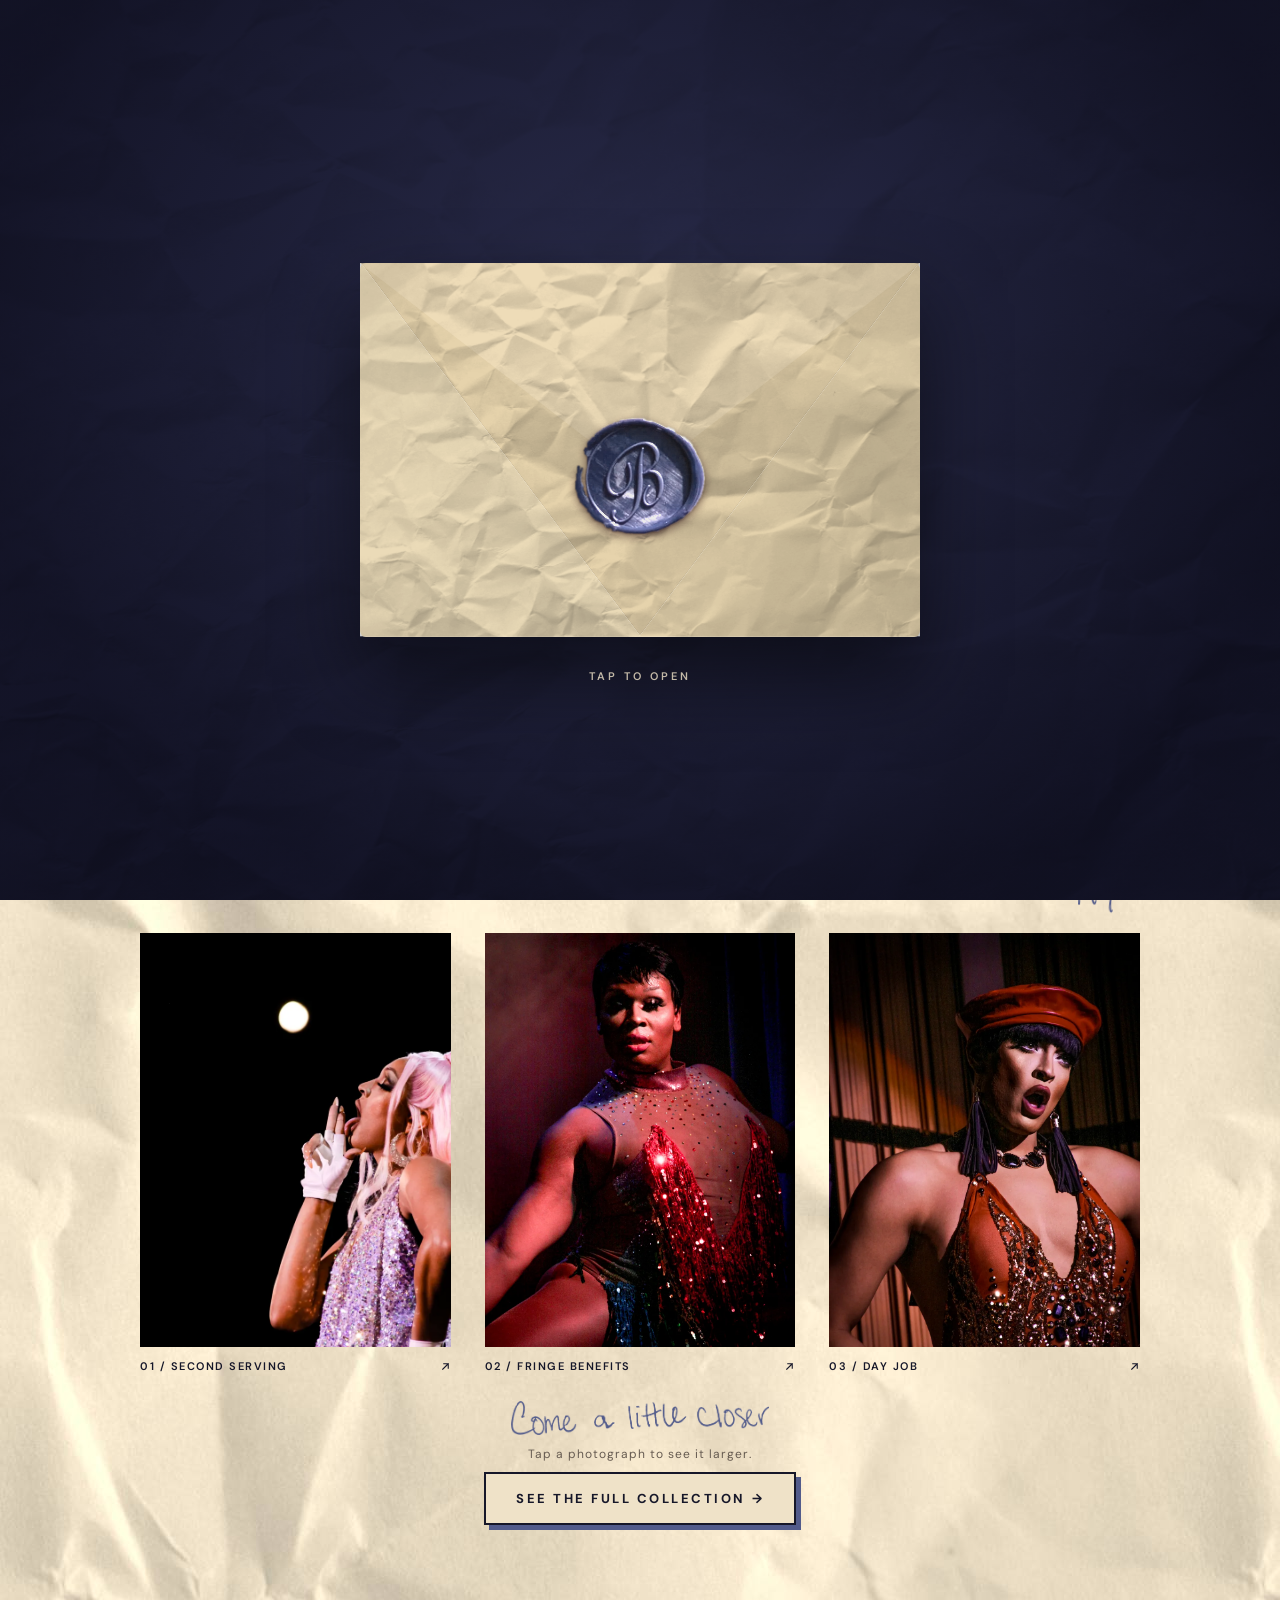
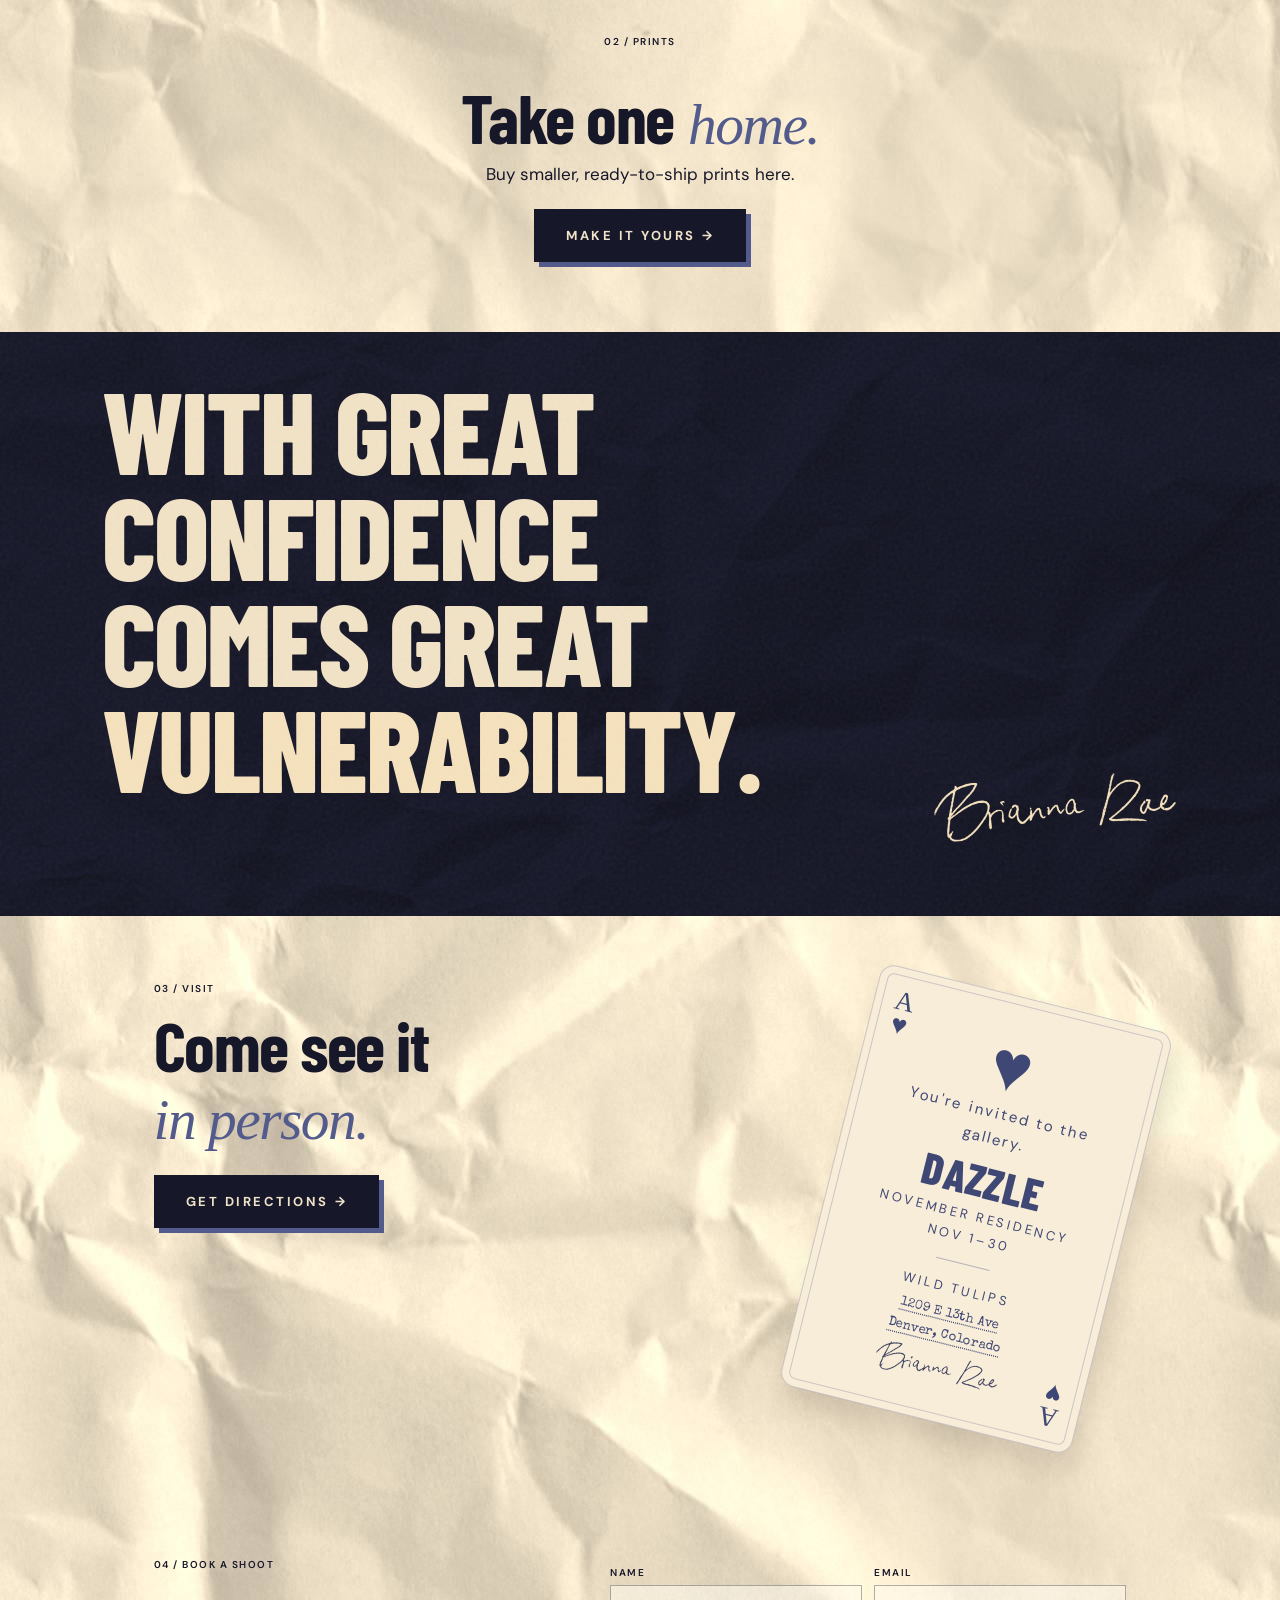
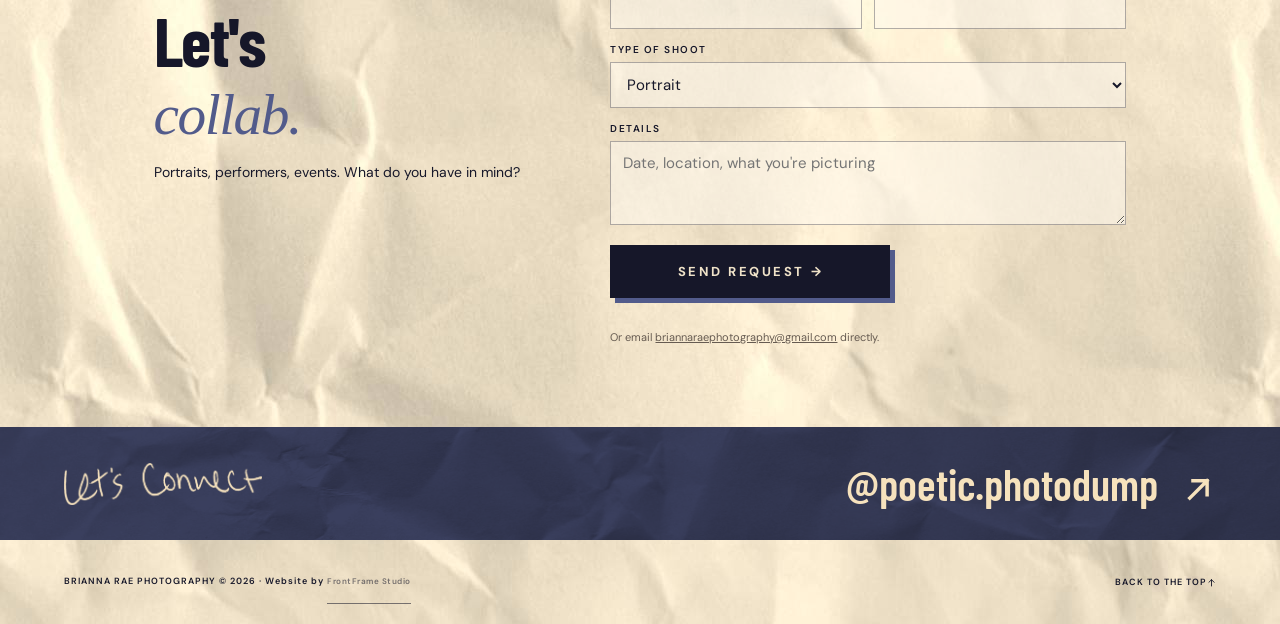
==== commit 1fabf68e: "Add files via upload" ====
--- a/index.html
+++ b/index.html
@@ -15,7 +15,7 @@
   <link href="https://fonts.googleapis.com/css2?family=Pinyon+Script&family=Cormorant+Garamond:ital,wght@1,600&family=Barlow+Condensed:wght@600;700;800;900&family=DM+Sans:wght@400;500;600&family=Special+Elite&family=Caveat:wght@500&display=swap" rel="stylesheet">
   <link rel="preload" as="image" href="photo-0.webp">
   <link rel="preconnect" href="https://fonts.gstatic.com" crossorigin>
-  <link rel="stylesheet" href="style.css?v=36">
+  <link rel="stylesheet" href="style.css?v=37">
 </head>
 <body class="gated">
   <div class="envelope-gate" id="gate">
@@ -179,7 +179,7 @@
     </div>
   </dialog>
 
-  <script src="script.js?v=36"></script>
+  <script src="script.js?v=37"></script>
   <script data-goatcounter="https://briannarae.goatcounter.com/count" async src="//gc.zgo.at/count.js"></script>
 </body>
 </html>
--- a/style.css
+++ b/style.css
@@ -1311,3 +1311,21 @@
  linear-gradient(to top left,#e5d3ad 50%,transparent 50.2%) right bottom/50% 100% no-repeat!important}
 .envelope-gate.open .env-letter{transform:translateY(-62%)!important;transition:transform .9s cubic-bezier(.2,.8,.2,1) .45s!important}
 .env-letter{opacity:0!important;transition:opacity .2s .35s,transform .9s cubic-bezier(.2,.8,.2,1) .45s!important}.envelope-gate.open .env-letter{opacity:1!important}
+/* ---- mobile layout fix ---- */
+img{content-visibility:visible!important}
+@media(max-width:750px){
+ header{padding:10px 16px!important;gap:10px}
+ .wordmark{font-size:17px!important}
+ .top-actions{gap:8px!important}
+ .top-link{font-size:10px!important;letter-spacing:1px!important;padding:8px 2px!important}
+ .top-link.pill{padding:8px 12px!important;min-height:34px;box-shadow:2px 2px 0 #525b8b}
+ .env-letter{inset:7% 5% 9%!important}
+ .env-letter b{font-size:34px!important}
+ .env-letter small{font-size:7px!important;letter-spacing:1.6px!important}
+ .env-sig{height:24px!important}
+ .visit{display:block!important;padding-bottom:40px!important}
+ .visit .playing-card{position:relative!important;margin:36px auto 0!important;right:auto!important;left:auto!important;top:auto!important;width:min(260px,72vw)!important;transform:rotate(4deg)!important}
+ .visit .button.directions{width:auto!important;max-width:none}
+ footer .credit{border-bottom:0;text-decoration:underline}
+ footer{font-size:10px}
+}
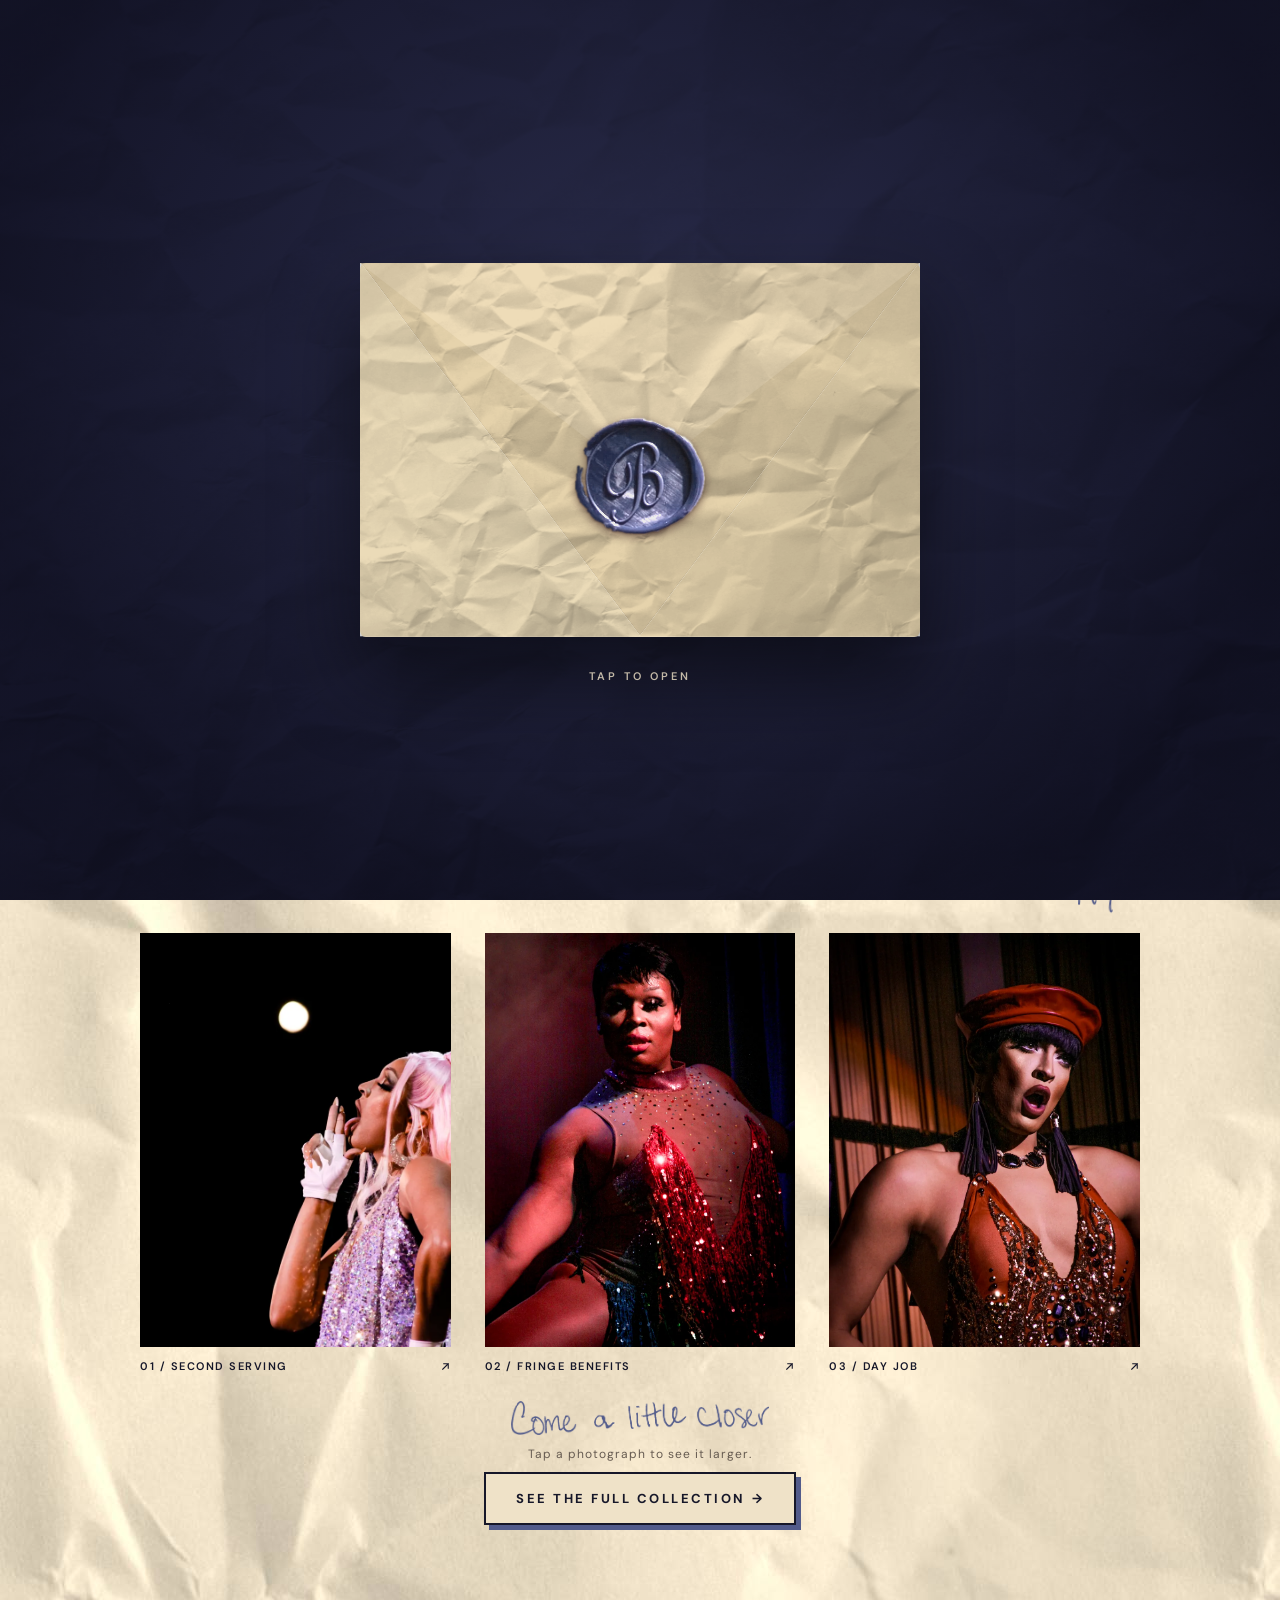
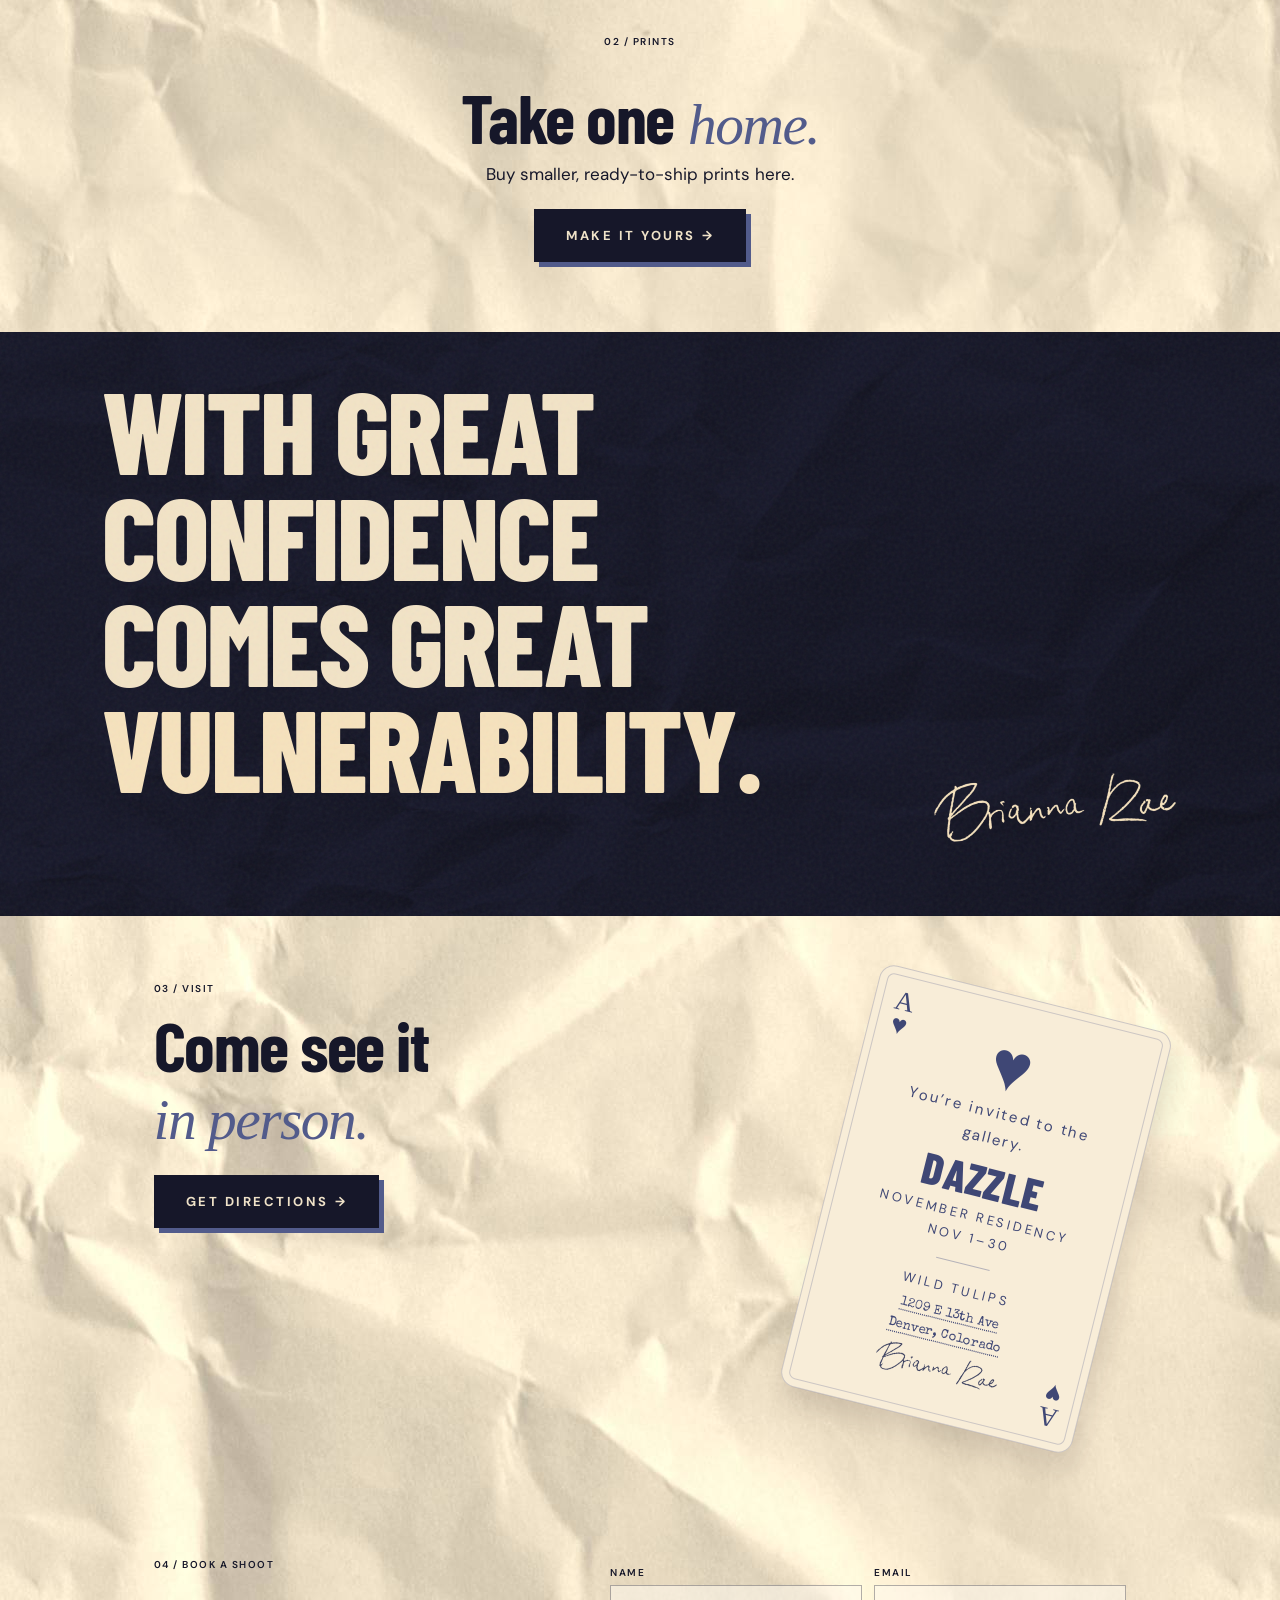
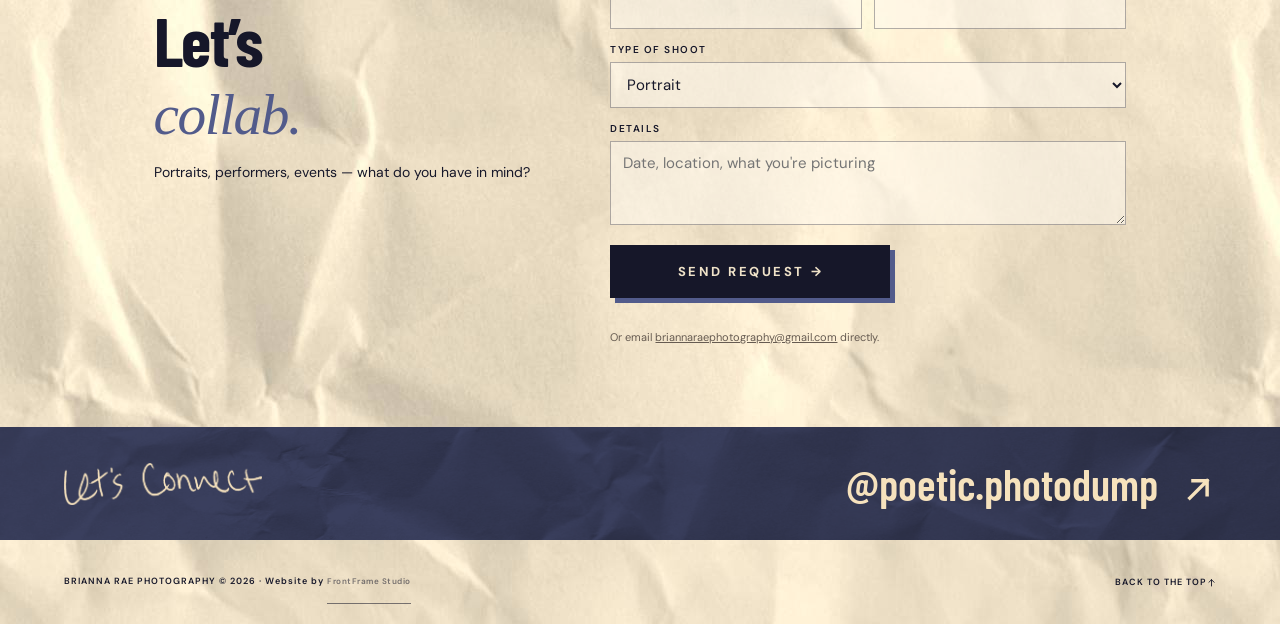
==== commit 40a469a2: "Add files via upload" ====
--- a/index.html
+++ b/index.html
@@ -15,18 +15,18 @@
   <link href="https://fonts.googleapis.com/css2?family=Pinyon+Script&family=Cormorant+Garamond:ital,wght@1,600&family=Barlow+Condensed:wght@600;700;800;900&family=DM+Sans:wght@400;500;600&family=Special+Elite&family=Caveat:wght@500&display=swap" rel="stylesheet">
   <link rel="preload" as="image" href="photo-0.webp">
   <link rel="preconnect" href="https://fonts.gstatic.com" crossorigin>
-  <link rel="stylesheet" href="style.css?v=37">
+  <link rel="stylesheet" href="style.css?v=38">
 </head>
 <body class="gated">
   <div class="envelope-gate" id="gate">
     <div class="tri" aria-hidden="true">
-      <div class="tri-p tri-top"><div class="tri-face"><small>You're invited</small></div><div class="tri-back"></div></div>
+      <div class="tri-p tri-top"><div class="tri-face"><small>You’re invited</small></div><div class="tri-back"></div></div>
       <div class="tri-p tri-mid"><div class="tri-face"><b>DAZZLE</b><small>A photo gallery by Brianna Rae</small></div></div>
       <div class="tri-p tri-bot"><div class="tri-face"><small>A November residency · Nov 1–30</small><span class="tri-sig"><span class="hw" role="img" aria-label="Brianna Rae" style="--m:url(hw-sig.png);aspect-ratio:814/195"></span></span><small>Wild Tulips · 1209 E 13th Ave, Denver</small></div><div class="tri-back"></div></div>
     </div>
     <div class="env" id="envBtn" role="button" tabindex="0" aria-label="Open the invitation">
       <span class="env-back"></span>
-      <span class="env-letter"><small>You're invited</small><b>DAZZLE</b><small>A November residency · Nov 1–30</small><span class="hw env-sig" role="img" aria-label="Brianna Rae" style="--m:url(hw-sig.png);aspect-ratio:814/195"></span></span>
+      <span class="env-letter"><small>You’re invited</small><b>DAZZLE</b><small>A November residency · Nov 1–30</small><span class="hw env-sig" role="img" aria-label="Brianna Rae" style="--m:url(hw-sig.png);aspect-ratio:814/195"></span></span>
       <span class="env-front"></span>
       <span class="env-flap"></span>
       <span class="env-stitch"><img src="seal.webp" alt="" class="seal-img"></span>
@@ -121,7 +121,7 @@
       <div class="playing-card">
         <span class="corner">A<br>♥︎</span>
         <span class="heart" aria-hidden="true">♥︎</span>
-        <p class="invite">You're invited to the gallery.</p>
+        <p class="invite">You’re invited to the gallery.</p>
         <h3>DAZZLE</h3>
         <p class="when">NOVEMBER RESIDENCY<br>NOV 1–30</p>
         <hr>
@@ -137,8 +137,8 @@
     <section class="book" id="book">
       <div>
         <p class="eyebrow">04 / BOOK A SHOOT</p>
-        <h2>Let's<br><em>collab.</em></h2>
-        <p>Portraits, performers, events. What do you have in mind?</p>
+        <h2>Let’s<br><em>collab.</em></h2>
+        <p>Portraits, performers, events — what do you have in mind?</p>
       </div>
       <form class="book-form" id="bookForm" action="https://formspree.io/f/xvkkkowd" method="POST">
         <div class="frow">
@@ -179,7 +179,7 @@
     </div>
   </dialog>
 
-  <script src="script.js?v=37"></script>
+  <script src="script.js?v=38"></script>
   <script data-goatcounter="https://briannarae.goatcounter.com/count" async src="//gc.zgo.at/count.js"></script>
 </body>
 </html>
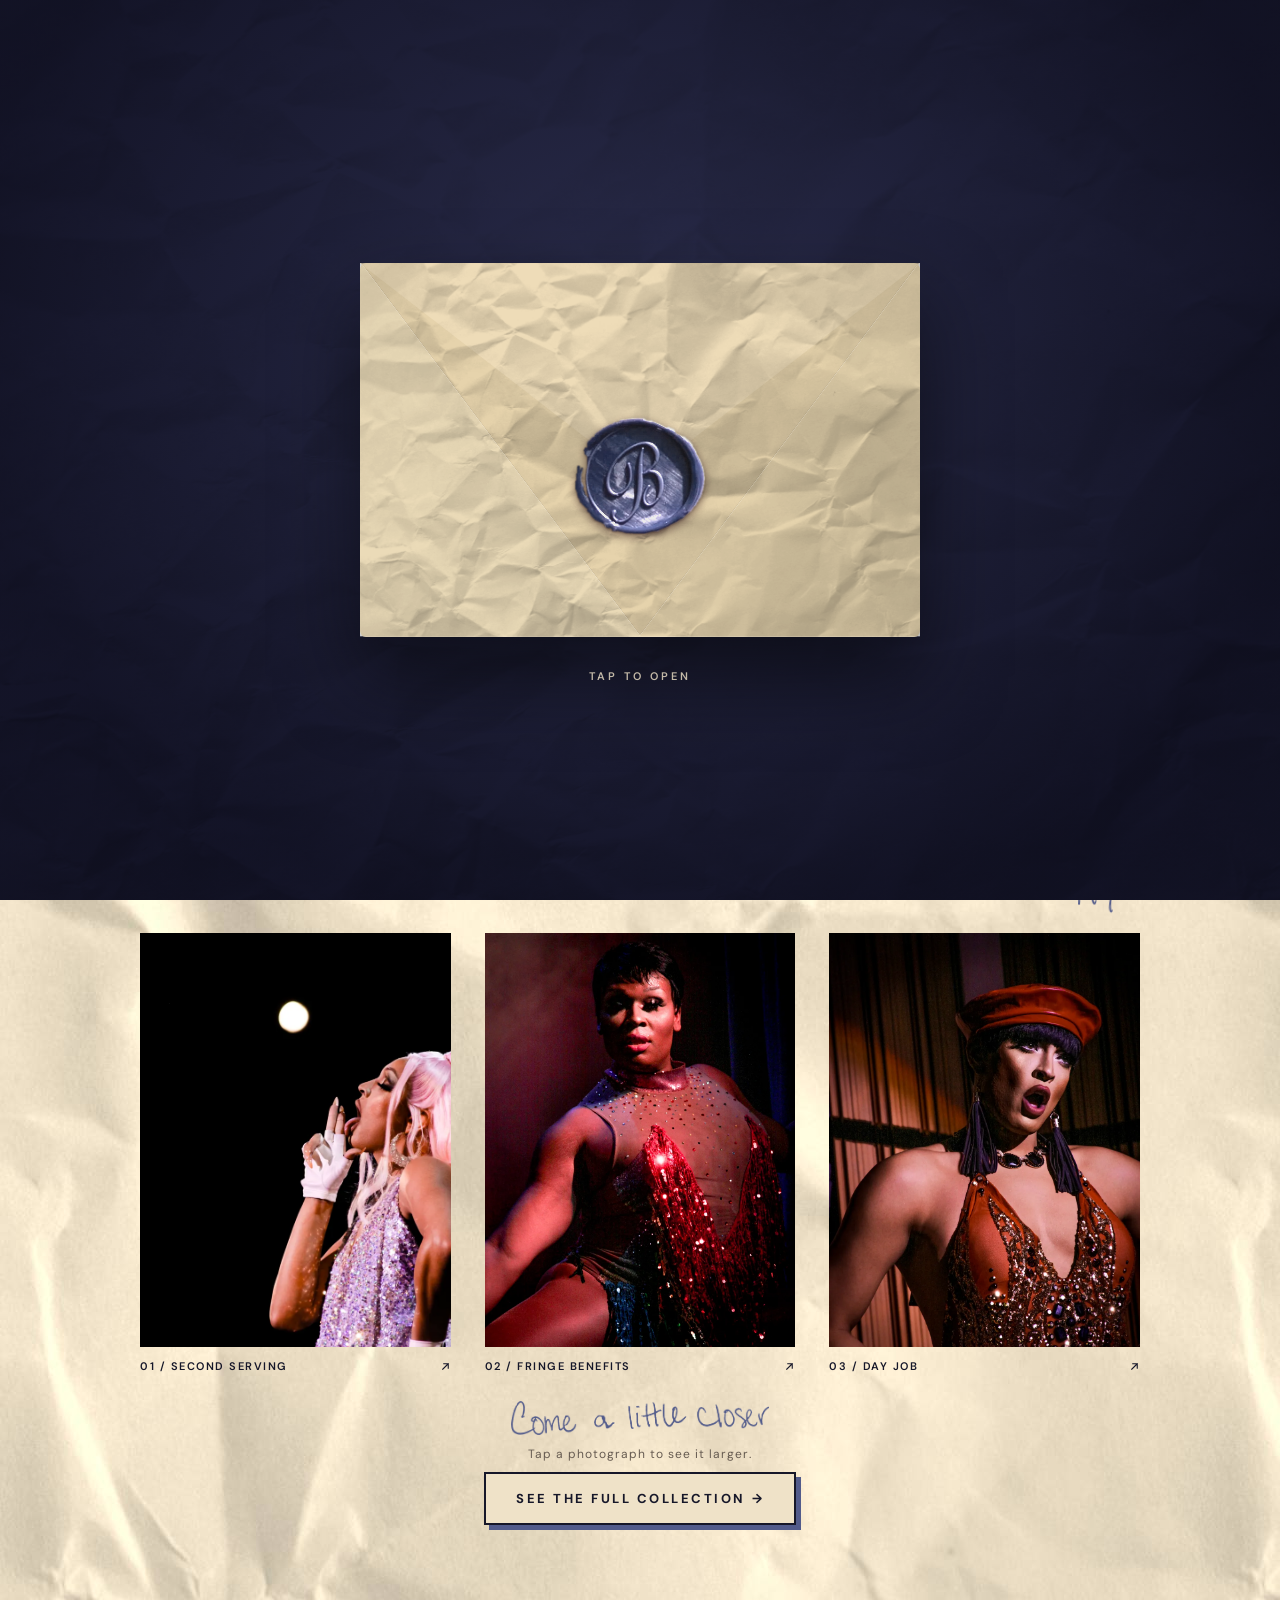
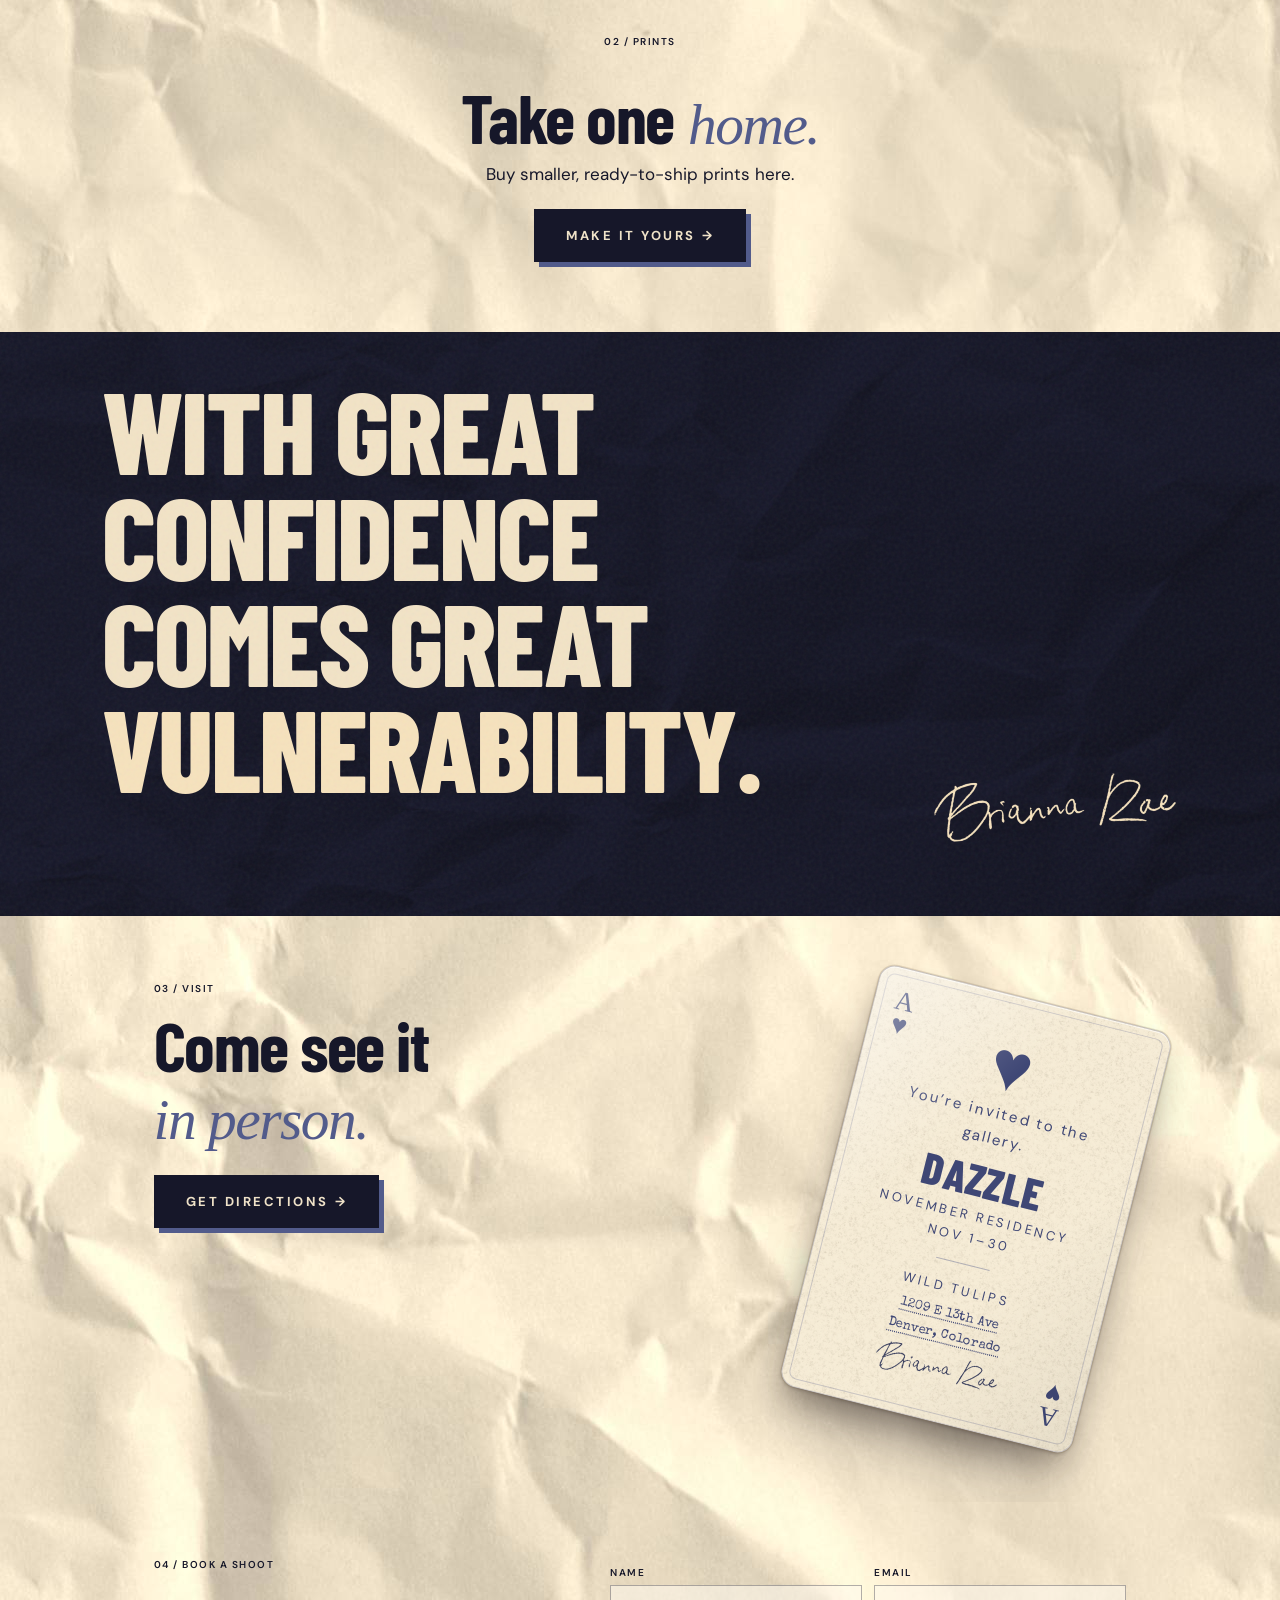
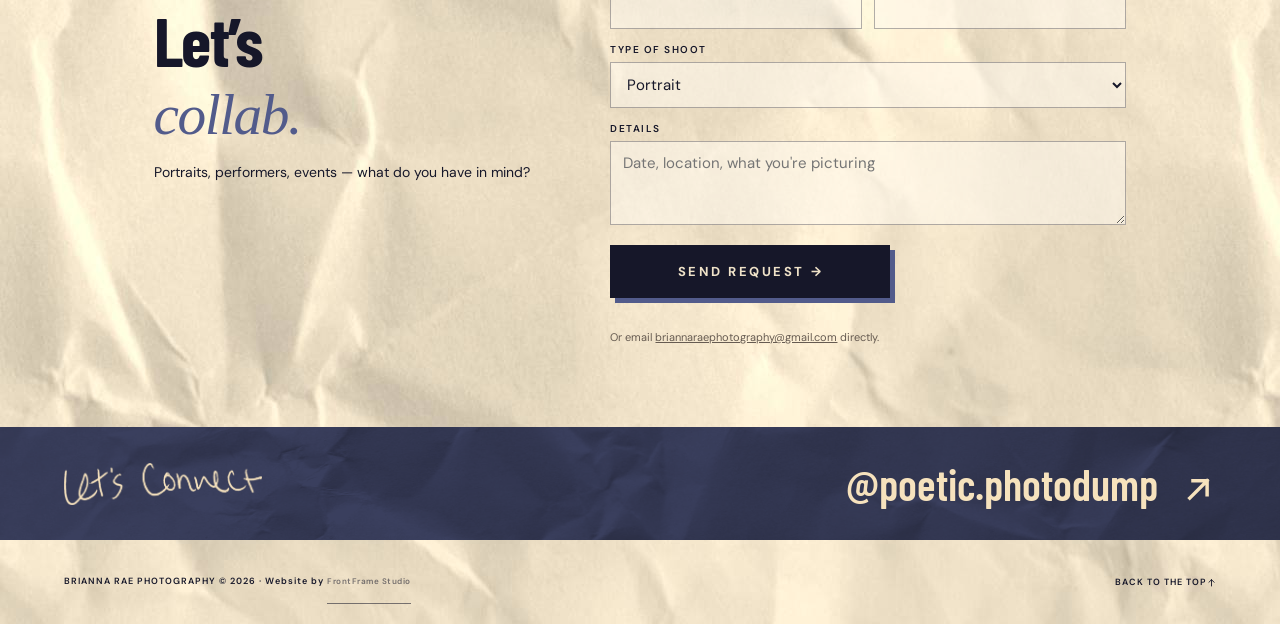
==== commit fd27c94f: "Add files via upload" ====
--- a/index.html
+++ b/index.html
@@ -15,7 +15,7 @@
   <link href="https://fonts.googleapis.com/css2?family=Pinyon+Script&family=Cormorant+Garamond:ital,wght@1,600&family=Barlow+Condensed:wght@600;700;800;900&family=DM+Sans:wght@400;500;600&family=Special+Elite&family=Caveat:wght@500&display=swap" rel="stylesheet">
   <link rel="preload" as="image" href="photo-0.webp">
   <link rel="preconnect" href="https://fonts.gstatic.com" crossorigin>
-  <link rel="stylesheet" href="style.css?v=38">
+  <link rel="stylesheet" href="style.css?v=40">
 </head>
 <body class="gated">
   <div class="envelope-gate" id="gate">
@@ -179,7 +179,7 @@
     </div>
   </dialog>
 
-  <script src="script.js?v=38"></script>
+  <script src="script.js?v=40"></script>
   <script data-goatcounter="https://briannarae.goatcounter.com/count" async src="//gc.zgo.at/count.js"></script>
 </body>
 </html>
--- a/style.css
+++ b/style.css
@@ -1209,7 +1209,7 @@
 /* panel fixes */
 .frame,.photo .frame{background:#1a1b2e}
 .buyrow .buy,.top-link,.see-all a,.fine a,footer a{min-height:44px;display:inline-flex;align-items:center;justify-content:center}
-@media (prefers-reduced-motion:reduce){.envelope-gate{display:none}body.gated{overflow:auto}}
+
 
 /* ---- CTAs stand out ---- */
 .button,.top-link.pill,.see-all a{font:700 13px 'DM Sans',sans-serif!important;letter-spacing:2.5px!important;text-transform:uppercase;padding:16px 30px!important;min-height:52px;border:2px solid #161729!important;box-shadow:5px 5px 0 #525b8b;transition:transform .2s,box-shadow .2s!important;text-decoration:none}
@@ -1276,7 +1276,7 @@
 .tri-face{background-image:radial-gradient(ellipse at 50% 50%,transparent 60%,rgba(140,110,70,.14) 100%)}
 .tri::after{content:"";position:absolute;inset:-100% 0;border-radius:2px;box-shadow:inset 0 0 18px rgba(120,90,50,.28);opacity:0;transition:opacity .6s;pointer-events:none}
 .envelope-gate.unfold2 .tri::after{opacity:1;transition-delay:.5s}
-@media (prefers-reduced-motion:reduce){.envelope-gate{display:none}}
+
 /* creamier envelope + card */
 .env-back{background:linear-gradient(160deg,#ead9b4,#dcc59a)!important}
 .env-front{background:
@@ -1329,3 +1329,42 @@
  footer .credit{border-bottom:0;text-decoration:underline}
  footer{font-size:10px}
 }
+
+/* Bri: mobile hero full-frame, info overlaps jacket, CTA bar at bottom of screen */
+@media(max-width:750px){
+ .hero{height:calc(100svh - 52px - 58px)!important;min-height:520px;overflow:hidden}
+ .hero-info{left:auto!important;right:14px!important;top:auto!important;bottom:18px!important;width:auto!important;background:rgba(22,23,41,.82)!important;padding:10px 12px!important;display:grid!important;grid-template-columns:1fr!important;transform:rotate(-3deg)!important;border:0!important}
+}
+@media (prefers-reduced-motion:reduce){.env-letter,.env-flap,.env-stitch{transition-duration:.01s!important}}
+
+/* ===== round: smooth letter, mobile spacing, realistic playing card ===== */
+/* letter: smooth cardstock in the border cream, envelope stays crumpled */
+.env-letter{background-image:url(grain.webp)!important;background-size:256px!important;background-color:#ece0c4!important;box-shadow:0 3px 10px rgba(0,0,0,.18),inset 0 0 0 12px #ece0c4,inset 0 0 0 13px #b9a983!important}
+@media(max-width:750px){
+ .env-letter b{font-size:44px!important}
+ .env-letter small{font-size:9px!important;letter-spacing:2px!important}
+ .env-sig{height:30px!important}
+ .env-letter{inset:5% 4% 7%!important}
+ /* breathing room between sections */
+ .gallery,.prints,.visit,.book{padding-top:72px!important;padding-bottom:72px!important}
+ .manifesto{padding-top:64px!important;padding-bottom:64px!important}
+ .closing{padding-top:44px!important;padding-bottom:44px!important}
+ .see-all{margin-top:20px!important}
+ /* playing card: big, tilted, bleeding off the right like Bri's reference */
+ .visit{position:relative;overflow:hidden;min-height:540px}
+ .visit .visit-copy{position:relative;z-index:2;max-width:56%}
+ .visit .button.directions{width:auto!important;padding:14px 18px!important;font-size:11px!important}
+ .visit .playing-card{position:absolute!important;margin:0!important;right:-58px!important;left:auto!important;top:110px!important;width:250px!important;transform:rotate(-14deg)!important}
+}
+.playing-card{background:#f6ecd6 url(grain.webp) 0 0/220px!important;border-radius:16px!important;
+ box-shadow:0 1px 0 rgba(255,255,255,.7) inset,0 0 0 1px rgba(120,100,70,.18),0 2px 3px rgba(40,30,20,.18),0 18px 30px -6px rgba(40,30,20,.35),0 40px 60px -20px rgba(22,23,41,.35)!important}
+.playing-card::after{content:"";position:absolute;inset:0;border-radius:inherit;pointer-events:none;background:linear-gradient(125deg,rgba(255,255,255,.45),transparent 35%,transparent 65%,rgba(0,0,0,.06))}
+/* shop: nothing clipped at top; photos framed from the top */
+.shop-hero{padding-top:56px!important}
+.ph img{object-position:50% 20%}
+@media(max-width:750px){
+ .visit{min-height:600px}
+ .visit .playing-card{width:230px!important;aspect-ratio:5/7;height:auto!important;right:-34px!important;top:150px!important;transform:rotate(18deg)!important;padding:30px 20px!important;display:flex!important;flex-direction:column;justify-content:center}
+ .visit .visit-copy{max-width:52%}
+ .visit .button.directions{position:relative;z-index:3}
+}
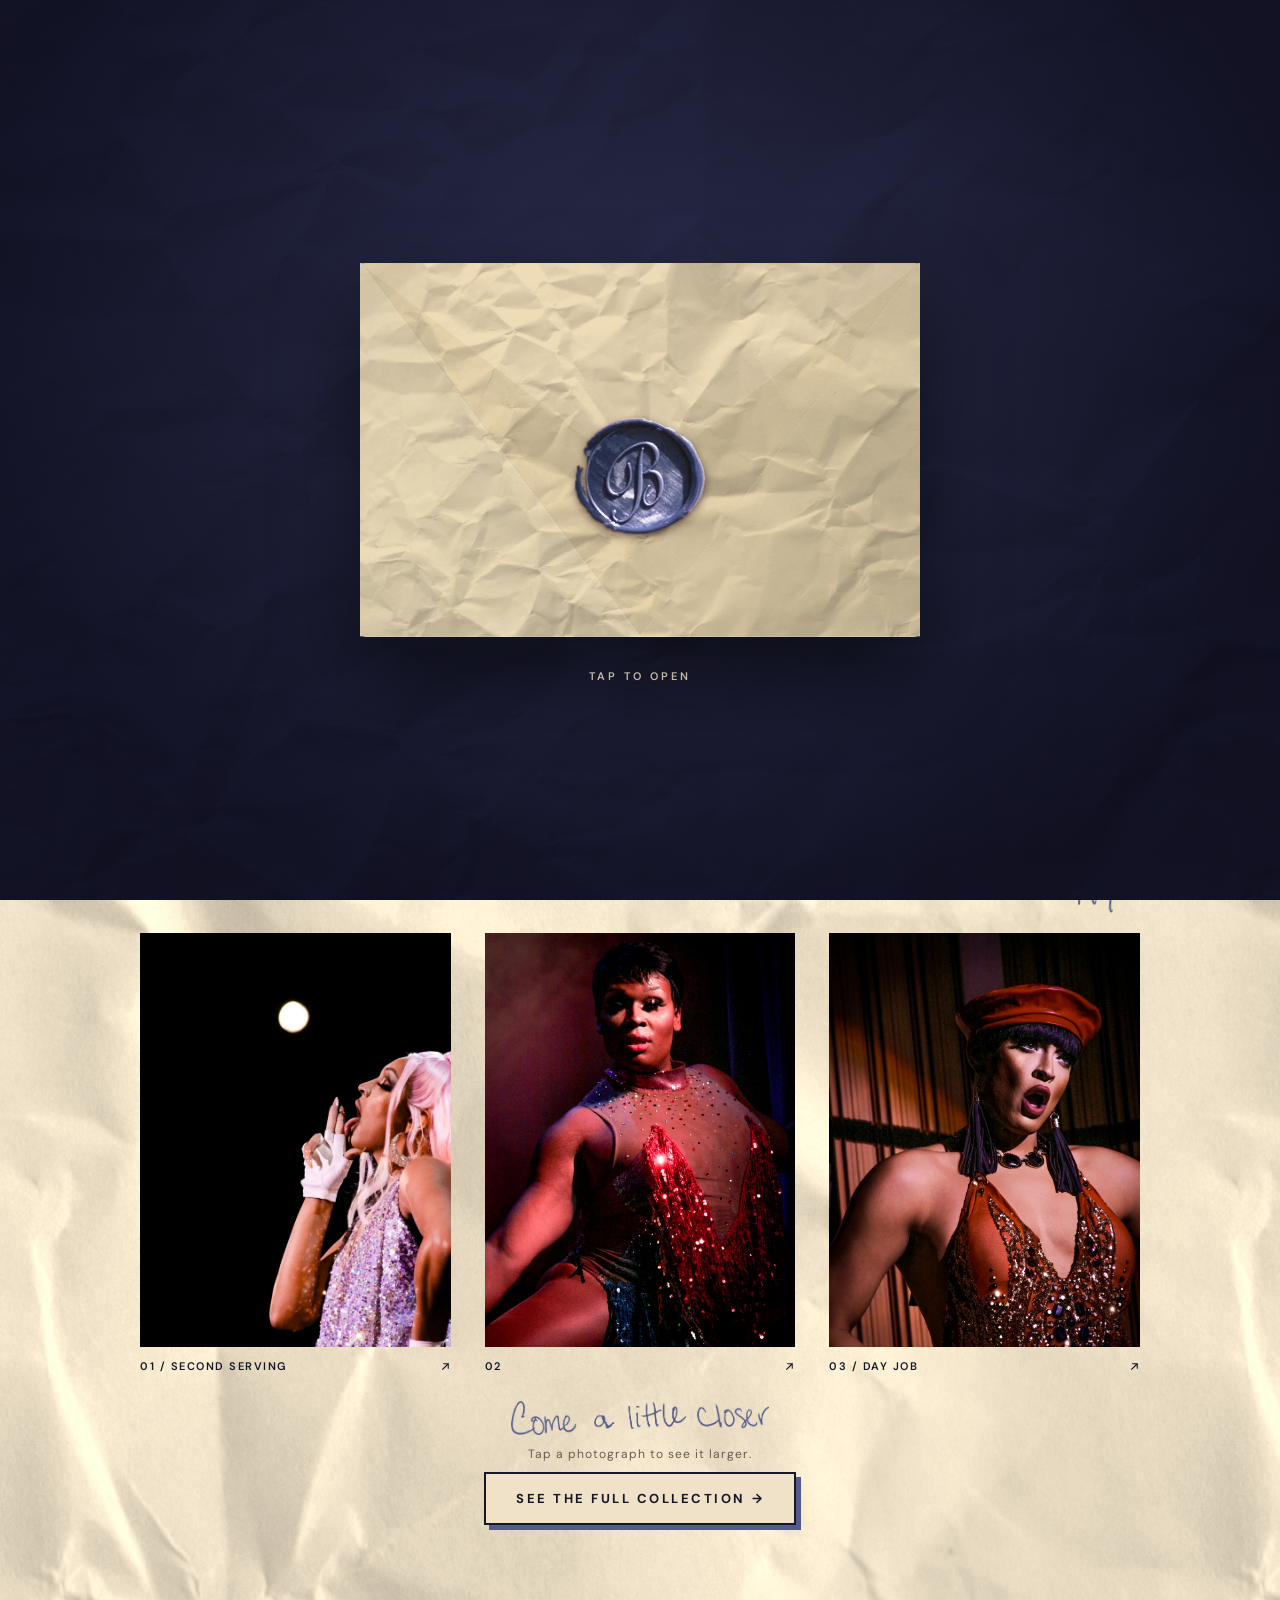
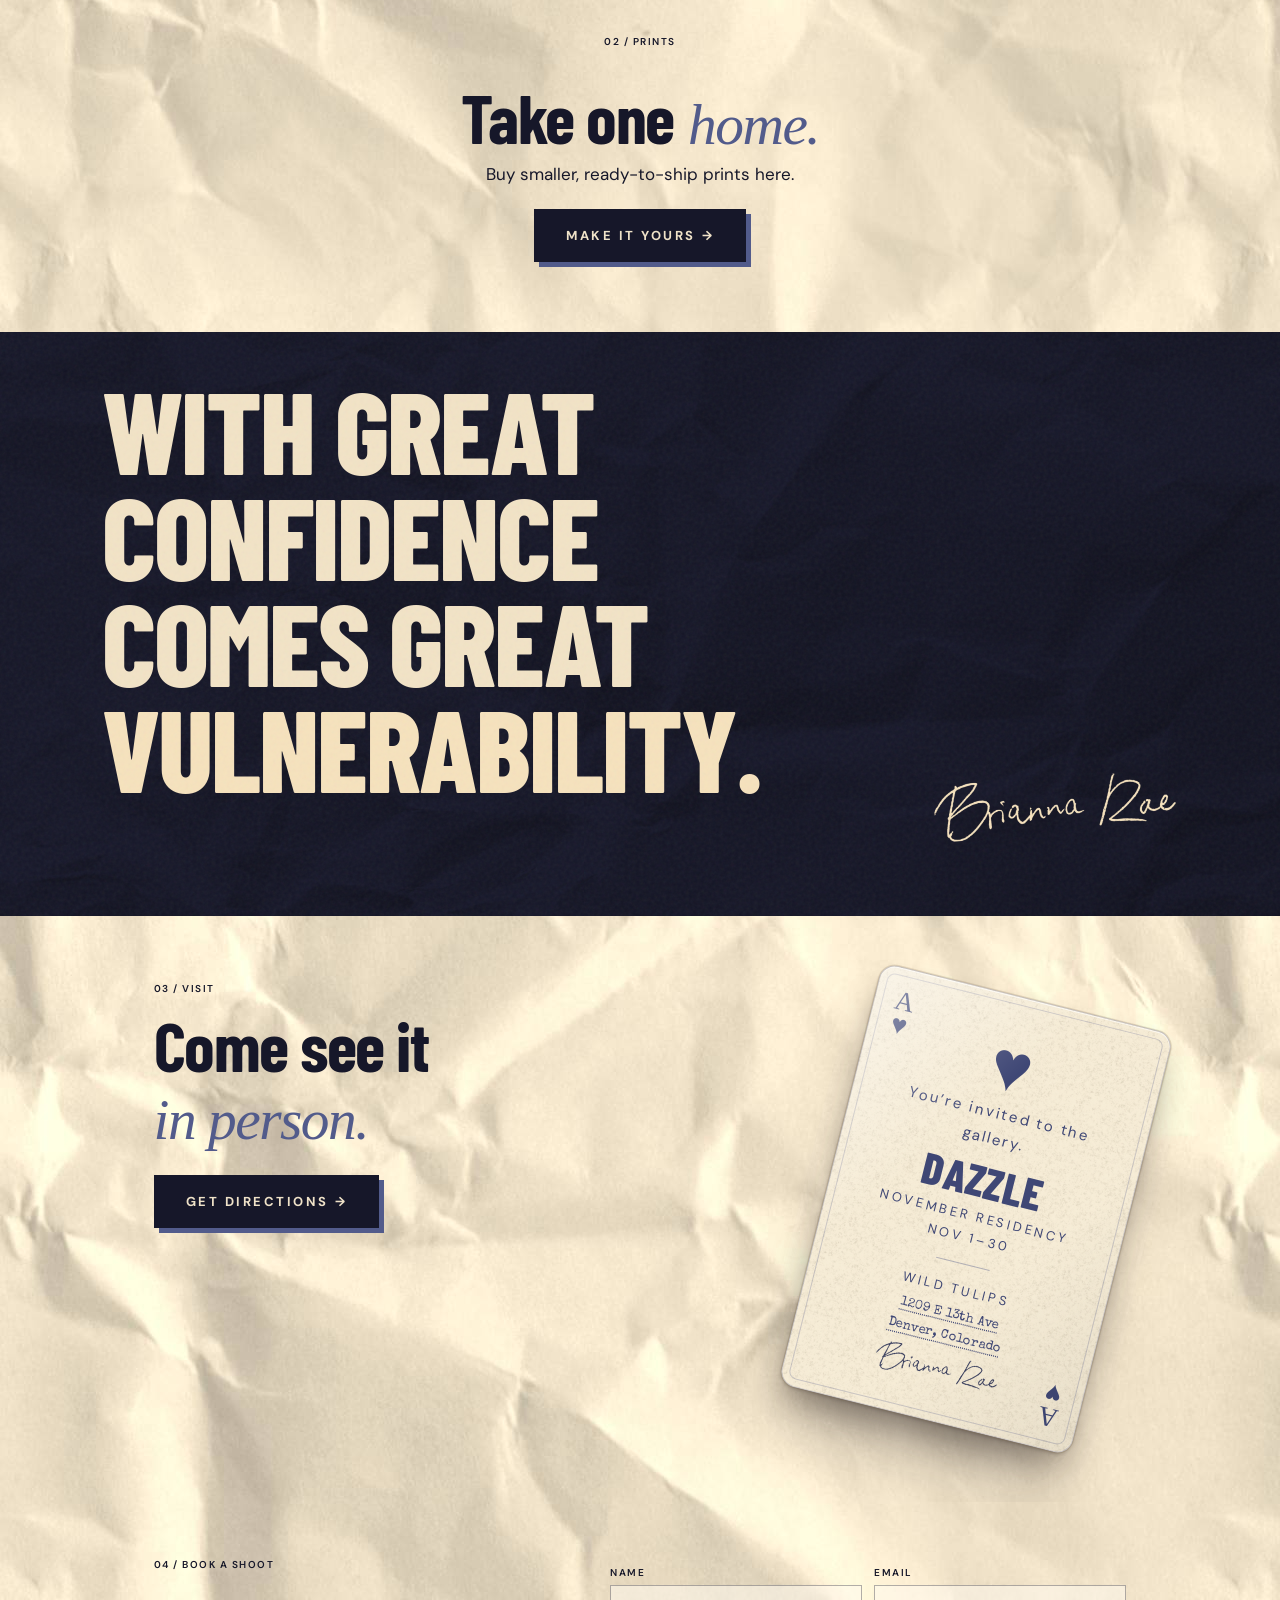
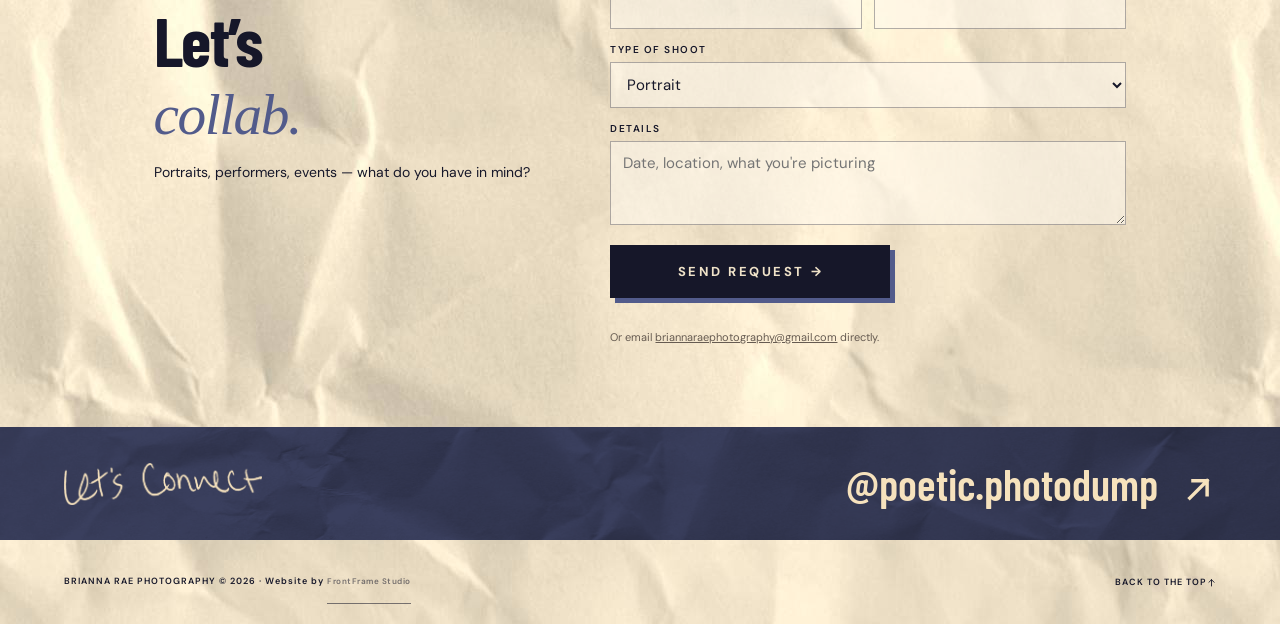
==== commit b0e358fa: "Add files via upload" ====
--- a/index.html
+++ b/index.html
@@ -6,8 +6,8 @@
   <meta name="description" content="Dazzle. Photographs by Brianna Rae. November at Wild Tulips, Denver.">
   <meta property="og:title" content="DAZZLE — a photo gallery by Brianna Rae">
   <meta property="og:description" content="A November residency at Wild Tulips, Denver · Nov 1–30.">
-  <meta property="og:image" content="https://bergenreese.github.io/dazzle/og.jpg">
-  <meta property="og:url" content="https://bergenreese.github.io/dazzle/">
+  <meta property="og:image" content="https://briannaraephoto.com/og.jpg">
+  <meta property="og:url" content="https://briannaraephoto.com/">
   <meta property="og:type" content="website">
   <meta name="twitter:card" content="summary_large_image">
   <meta name="theme-color" content="#161729">
@@ -15,7 +15,7 @@
   <link href="https://fonts.googleapis.com/css2?family=Pinyon+Script&family=Cormorant+Garamond:ital,wght@1,600&family=Barlow+Condensed:wght@600;700;800;900&family=DM+Sans:wght@400;500;600&family=Special+Elite&family=Caveat:wght@500&display=swap" rel="stylesheet">
   <link rel="preload" as="image" href="photo-0.webp">
   <link rel="preconnect" href="https://fonts.gstatic.com" crossorigin>
-  <link rel="stylesheet" href="style.css?v=40">
+  <link rel="stylesheet" href="style.css?v=41">
 </head>
 <body class="gated">
   <div class="envelope-gate" id="gate">
@@ -80,9 +80,9 @@
           <span class="frame"><img src="photo-1.webp" alt="Under the moon" loading="lazy"></span>
           <span class="caption"><span>01 / Second serving</span><span><svg class="ico" viewBox="0 0 16 16" aria-hidden="true"><path d="M4 12L12 4M5.5 4H12v6.5" fill="none" stroke="currentColor" stroke-width="1.6" stroke-linecap="square"/></svg></span></span>
         </button>
-        <button class="photo two" data-photo="2" aria-label="View Fringe benefits enlarged">
-          <span class="frame"><img src="photo-2.webp" alt="Fringe benefits" loading="lazy"></span>
-          <span class="caption"><span>02 / Fringe benefits</span><span><svg class="ico" viewBox="0 0 16 16" aria-hidden="true"><path d="M4 12L12 4M5.5 4H12v6.5" fill="none" stroke="currentColor" stroke-width="1.6" stroke-linecap="square"/></svg></span></span>
+        <button class="photo two" data-photo="2" aria-label="View photograph 02 enlarged">
+          <span class="frame"><img src="photo-2.webp" alt="Photograph 02" loading="lazy"></span>
+          <span class="caption"><span>02</span><span><svg class="ico" viewBox="0 0 16 16" aria-hidden="true"><path d="M4 12L12 4M5.5 4H12v6.5" fill="none" stroke="currentColor" stroke-width="1.6" stroke-linecap="square"/></svg></span></span>
         </button>
         <button class="photo three" data-photo="3" aria-label="View Red beret enlarged">
           <span class="frame"><img src="photo-3.webp" alt="Red beret" loading="lazy"></span>
@@ -179,7 +179,7 @@
     </div>
   </dialog>
 
-  <script src="script.js?v=40"></script>
+  <script src="script.js?v=41"></script>
   <script data-goatcounter="https://briannarae.goatcounter.com/count" async src="//gc.zgo.at/count.js"></script>
 </body>
 </html>
